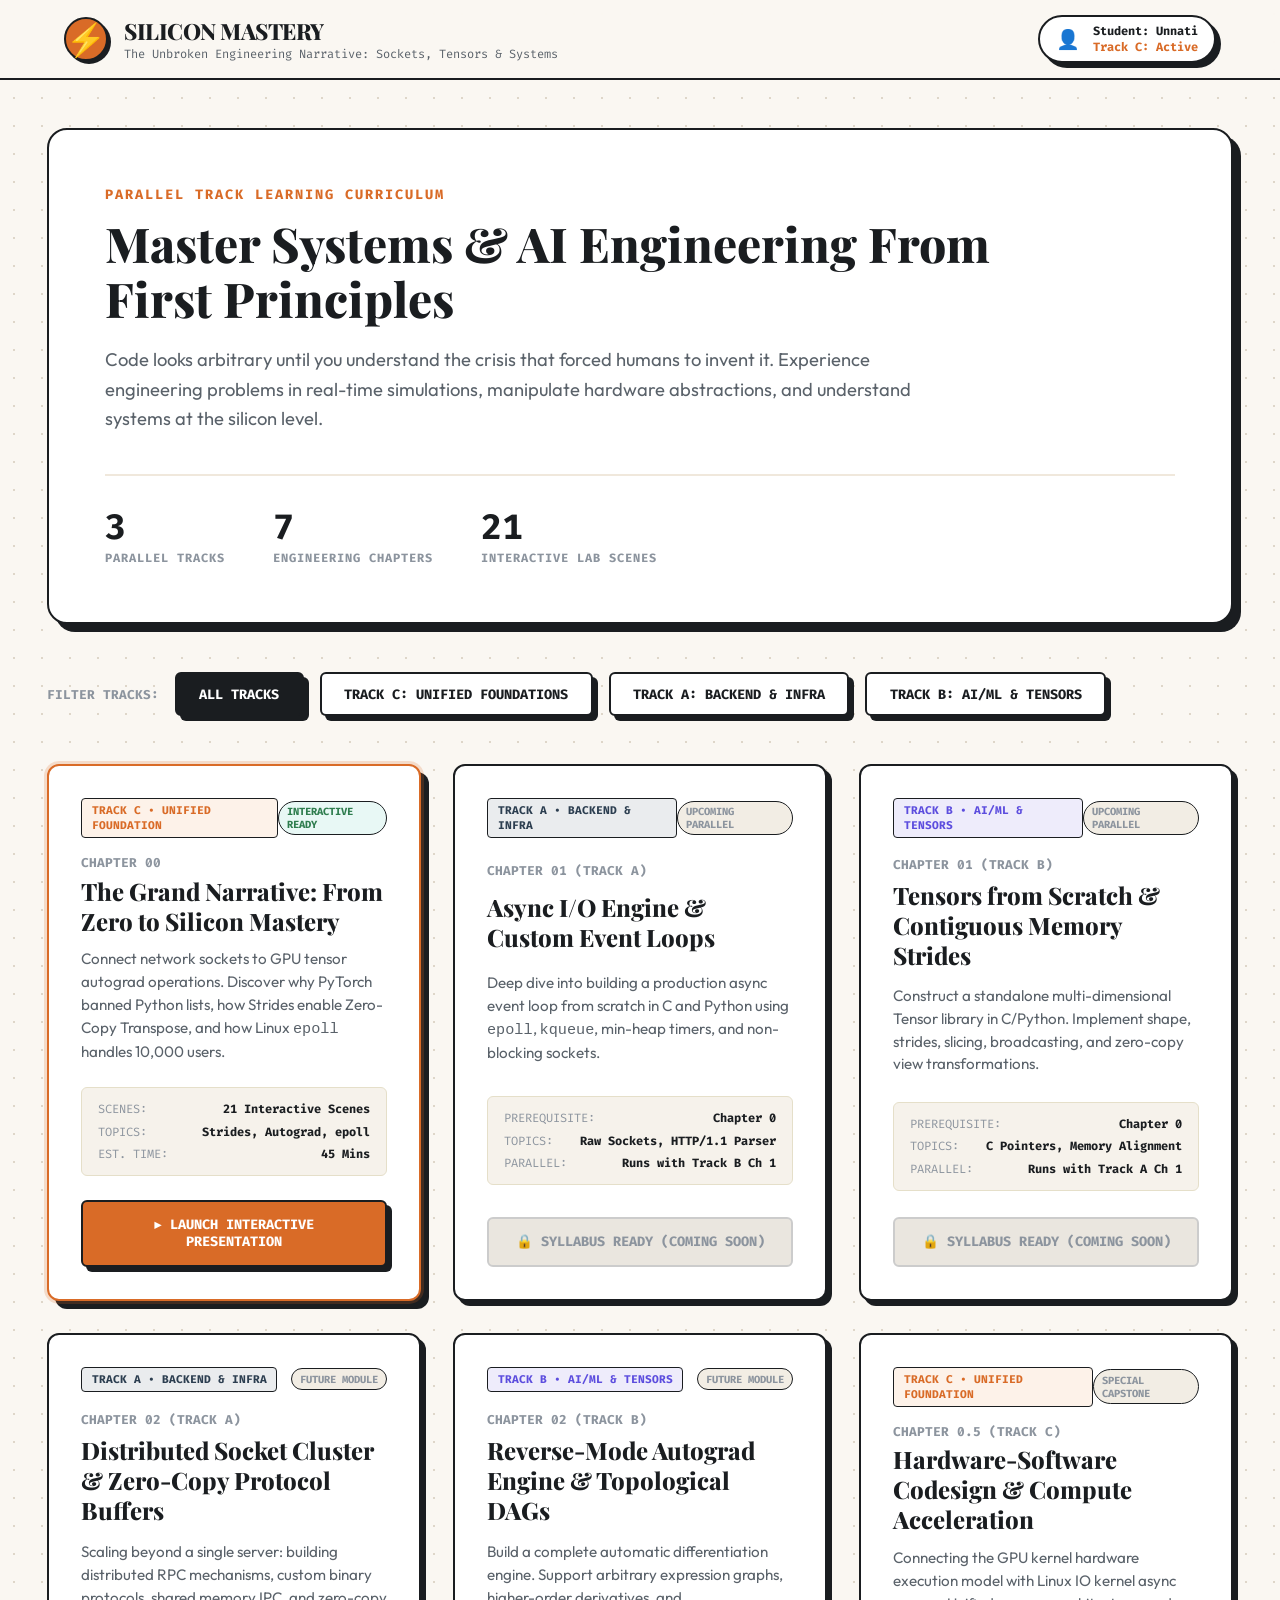
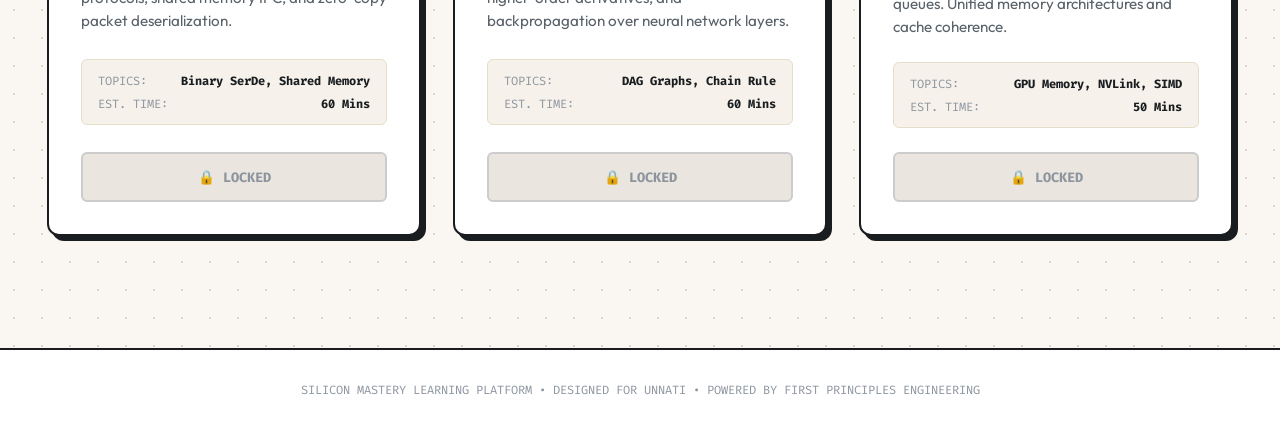
==== index.html @ 80dc5c3c "Add Master Platform Landing Hub with multi-track navigation and chapter switcher" ====
<!DOCTYPE html>
<html lang="en">
<head>
    <meta charset="UTF-8">
    <meta name="viewport" content="width=device-width, initial-scale=1.0">
    <title>Silicon Mastery: Systems & AI Engineering Curriculum</title>
    
    <!-- Google Fonts -->
    <link rel="preconnect" href="https://fonts.googleapis.com">
    <link rel="preconnect" href="https://fonts.gstatic.com" crossorigin>
    <link href="https://fonts.googleapis.com/css2?family=Fira+Code:wght@400;500;600;700&family=Outfit:wght@300;400;500;600;700;800&family=Playfair+Display:ital,wght@0,600;0,800;1,600&family=Plus+Jakarta+Sans:wght@400;500;600;700&display=swap" rel="stylesheet">
    
    <link rel="stylesheet" href="hub_style.css">
</head>
<body>

    <!-- PLATFORM HEADER -->
    <header id="hub-header">
        <div class="hub-brand">
            <span class="brand-logo">⚡</span>
            <div>
                <h1 class="brand-title">SILICON MASTERY</h1>
                <p class="brand-sub">The Unbroken Engineering Narrative: Sockets, Tensors & Systems</p>
            </div>
        </div>

        <div class="hub-user-badge">
            <span class="user-avatar">👤</span>
            <div class="user-info">
                <span class="user-name">Student: Unnati</span>
                <span class="user-status">Track C: Active</span>
            </div>
        </div>
    </header>

    <!-- MAIN HUB CONTAINER -->
    <main id="hub-container">

        <!-- HERO BANNER -->
        <section class="hero-banner">
            <div class="hero-content">
                <div class="hero-tag">PARALLEL TRACK LEARNING CURRICULUM</div>
                <h2 class="hero-heading">Master Systems & AI Engineering From First Principles</h2>
                <p class="hero-description">
                    Code looks arbitrary until you understand the crisis that forced humans to invent it. Experience engineering problems in real-time simulations, manipulate hardware abstractions, and understand systems at the silicon level.
                </p>

                <div class="hero-stats">
                    <div class="h-stat">
                        <span class="h-num">3</span>
                        <span class="h-label">PARALLEL TRACKS</span>
                    </div>
                    <div class="h-stat">
                        <span class="h-num">7</span>
                        <span class="h-label">ENGINEERING CHAPTERS</span>
                    </div>
                    <div class="h-stat">
                        <span class="h-num">21</span>
                        <span class="h-label">INTERACTIVE LAB SCENES</span>
                    </div>
                </div>
            </div>
        </section>

        <!-- TRACK FILTER TABS -->
        <section class="track-tabs-bar">
            <div class="tabs-label">FILTER TRACKS:</div>
            <button class="track-tab active" data-filter="all">ALL TRACKS</button>
            <button class="track-tab track-c-tab" data-filter="track-c">TRACK C: UNIFIED FOUNDATIONS</button>
            <button class="track-tab track-a-tab" data-filter="track-a">TRACK A: BACKEND & INFRA</button>
            <button class="track-tab track-b-tab" data-filter="track-b">TRACK B: AI/ML & TENSORS</button>
        </section>

        <!-- CHAPTERS GRID -->
        <section class="chapters-grid">

            <!-- CHAPTER 0 (ACTIVE - TRACK C) -->
            <article class="chapter-card active-chapter" data-track="track-c">
                <div class="card-header">
                    <div class="track-badge track-c">TRACK C • UNIFIED FOUNDATION</div>
                    <div class="status-pill active">INTERACTIVE READY</div>
                </div>

                <div class="chapter-num">CHAPTER 00</div>
                <h3 class="chapter-title">The Grand Narrative: From Zero to Silicon Mastery</h3>
                <p class="chapter-summary">
                    Connect network sockets to GPU tensor autograd operations. Discover why PyTorch banned Python lists, how Strides enable Zero-Copy Transpose, and how Linux <code>epoll</code> handles 10,000 users.
                </p>

                <div class="chapter-meta">
                    <div class="meta-item"><span>SCENES:</span> <strong>21 Interactive Scenes</strong></div>
                    <div class="meta-item"><span>TOPICS:</span> <strong>Strides, Autograd, epoll</strong></div>
                    <div class="meta-item"><span>EST. TIME:</span> <strong>45 Mins</strong></div>
                </div>

                <div class="card-footer">
                    <a href="websites/silicon_mastery/index.html" class="launch-btn primary">
                        ▶ LAUNCH INTERACTIVE PRESENTATION
                    </a>
                </div>
            </article>

            <!-- TRACK A: CHAPTER 1 -->
            <article class="chapter-card" data-track="track-a">
                <div class="card-header">
                    <div class="track-badge track-a">TRACK A • BACKEND & INFRA</div>
                    <div class="status-pill upcoming">UPCOMING PARALLEL</div>
                </div>

                <div class="chapter-num">CHAPTER 01 (TRACK A)</div>
                <h3 class="chapter-title">Async I/O Engine & Custom Event Loops</h3>
                <p class="chapter-summary">
                    Deep dive into building a production async event loop from scratch in C and Python using <code>epoll</code>, <code>kqueue</code>, min-heap timers, and non-blocking sockets.
                </p>

                <div class="chapter-meta">
                    <div class="meta-item"><span>PREREQUISITE:</span> <strong>Chapter 0</strong></div>
                    <div class="meta-item"><span>TOPICS:</span> <strong>Raw Sockets, HTTP/1.1 Parser</strong></div>
                    <div class="meta-item"><span>PARALLEL:</span> <strong>Runs with Track B Ch 1</strong></div>
                </div>

                <div class="card-footer">
                    <button class="launch-btn disabled" disabled>🔒 SYLLABUS READY (COMING SOON)</button>
                </div>
            </article>

            <!-- TRACK B: CHAPTER 1 -->
            <article class="chapter-card" data-track="track-b">
                <div class="card-header">
                    <div class="track-badge track-b">TRACK B • AI/ML & TENSORS</div>
                    <div class="status-pill upcoming">UPCOMING PARALLEL</div>
                </div>

                <div class="chapter-num">CHAPTER 01 (TRACK B)</div>
                <h3 class="chapter-title">Tensors from Scratch & Contiguous Memory Strides</h3>
                <p class="chapter-summary">
                    Construct a standalone multi-dimensional Tensor library in C/Python. Implement shape, strides, slicing, broadcasting, and zero-copy view transformations.
                </p>

                <div class="chapter-meta">
                    <div class="meta-item"><span>PREREQUISITE:</span> <strong>Chapter 0</strong></div>
                    <div class="meta-item"><span>TOPICS:</span> <strong>C Pointers, Memory Alignment</strong></div>
                    <div class="meta-item"><span>PARALLEL:</span> <strong>Runs with Track A Ch 1</strong></div>
                </div>

                <div class="card-footer">
                    <button class="launch-btn disabled" disabled>🔒 SYLLABUS READY (COMING SOON)</button>
                </div>
            </article>

            <!-- TRACK A: CHAPTER 2 -->
            <article class="chapter-card" data-track="track-a">
                <div class="card-header">
                    <div class="track-badge track-a">TRACK A • BACKEND & INFRA</div>
                    <div class="status-pill upcoming">FUTURE MODULE</div>
                </div>

                <div class="chapter-num">CHAPTER 02 (TRACK A)</div>
                <h3 class="chapter-title">Distributed Socket Cluster & Zero-Copy Protocol Buffers</h3>
                <p class="chapter-summary">
                    Scaling beyond a single server: building distributed RPC mechanisms, custom binary protocols, shared memory IPC, and zero-copy packet deserialization.
                </p>

                <div class="chapter-meta">
                    <div class="meta-item"><span>TOPICS:</span> <strong>Binary SerDe, Shared Memory</strong></div>
                    <div class="meta-item"><span>EST. TIME:</span> <strong>60 Mins</strong></div>
                </div>

                <div class="card-footer">
                    <button class="launch-btn disabled" disabled>🔒 LOCKED</button>
                </div>
            </article>

            <!-- TRACK B: CHAPTER 2 -->
            <article class="chapter-card" data-track="track-b">
                <div class="card-header">
                    <div class="track-badge track-b">TRACK B • AI/ML & TENSORS</div>
                    <div class="status-pill upcoming">FUTURE MODULE</div>
                </div>

                <div class="chapter-num">CHAPTER 02 (TRACK B)</div>
                <h3 class="chapter-title">Reverse-Mode Autograd Engine & Topological DAGs</h3>
                <p class="chapter-summary">
                    Build a complete automatic differentiation engine. Support arbitrary expression graphs, higher-order derivatives, and backpropagation over neural network layers.
                </p>

                <div class="chapter-meta">
                    <div class="meta-item"><span>TOPICS:</span> <strong>DAG Graphs, Chain Rule</strong></div>
                    <div class="meta-item"><span>EST. TIME:</span> <strong>60 Mins</strong></div>
                </div>

                <div class="card-footer">
                    <button class="launch-btn disabled" disabled>🔒 LOCKED</button>
                </div>
            </article>

            <!-- TRACK C: CHAPTER 0.5 -->
            <article class="chapter-card" data-track="track-c">
                <div class="card-header">
                    <div class="track-badge track-c">TRACK C • UNIFIED FOUNDATION</div>
                    <div class="status-pill upcoming">SPECIAL CAPSTONE</div>
                </div>

                <div class="chapter-num">CHAPTER 0.5 (TRACK C)</div>
                <h3 class="chapter-title">Hardware-Software Codesign & Compute Acceleration</h3>
                <p class="chapter-summary">
                    Connecting the GPU kernel hardware execution model with Linux IO kernel async queues. Unified memory architectures and cache coherence.
                </p>

                <div class="chapter-meta">
                    <div class="meta-item"><span>TOPICS:</span> <strong>GPU Memory, NVLink, SIMD</strong></div>
                    <div class="meta-item"><span>EST. TIME:</span> <strong>50 Mins</strong></div>
                </div>

                <div class="card-footer">
                    <button class="launch-btn disabled" disabled>🔒 LOCKED</button>
                </div>
            </article>

        </section>

    </main>

    <!-- FOOTER -->
    <footer id="hub-footer">
        <p>SILICON MASTERY LEARNING PLATFORM • DESIGNED FOR UNNATI • POWERED BY FIRST PRINCIPLES ENGINEERING</p>
    </footer>

    <script src="hub_script.js"></script>
</body>
</html>
---- hub_style.css ----
/* PLATFORM LANDING HUB STYLES: ARCHIVAL CREAM THEME */

:root {
    --bg-page: #FAF7F2;
    --bg-card: #FFFFFF;
    --bg-card-subtle: #F6F2EB;
    --bg-dark: #1E232A;
    
    --c-text-primary: #1A1D20;
    --c-text-secondary: #5A626A;
    --c-text-muted: #8C949E;
    
    /* Track Specific Color Accents */
    --c-track-c: #D96B27;   /* Track C: Unified Foundations (Copper Amber) */
    --c-track-a: #2C3E50;   /* Track A: Backend Infrastructure (Slate Blue) */
    --c-track-b: #5C4DDE;   /* Track B: AI/ML Engineering (Indigo) */
    --c-success: #2E7D4E;   /* Active / Success Green */

    --font-heading: 'Playfair Display', serif;
    --font-body: 'Outfit', 'Plus Jakarta Sans', sans-serif;
    --font-mono: 'Fira Code', monospace;

    --border-thick: 2px solid var(--c-text-primary);
    --shadow-tactile: 5px 5px 0px var(--c-text-primary);
    --shadow-tactile-lg: 8px 8px 0px var(--c-text-primary);
    --shadow-tactile-hover: 7px 7px 0px var(--c-text-primary);

    --radius-sm: 6px;
    --radius-md: 12px;
    --radius-lg: 20px;
}

* {
    margin: 0;
    padding: 0;
    box-sizing: border-box;
}

body {
    font-family: var(--font-body);
    background-color: var(--bg-page);
    background-image: radial-gradient(#DED6C9 1.2px, transparent 1.2px);
    background-size: 28px 28px;
    color: var(--c-text-primary);
    min-height: 100vh;
    display: flex;
    flex-direction: column;
}

/* HEADER */
#hub-header {
    width: 100%;
    height: 80px;
    background: rgba(250, 247, 242, 0.95);
    backdrop-filter: blur(12px);
    border-bottom: var(--border-thick);
    padding: 0 4rem;
    display: flex;
    justify-content: space-between;
    align-items: center;
    position: sticky;
    top: 0;
    z-index: 100;
}

.hub-brand {
    display: flex;
    align-items: center;
    gap: 1rem;
}

.brand-logo {
    font-size: 2rem;
    background: var(--c-track-c);
    color: white;
    width: 44px;
    height: 44px;
    border-radius: 50%;
    display: flex;
    align-items: center;
    justify-content: center;
    border: var(--border-thick);
    box-shadow: 3px 3px 0px var(--c-text-primary);
}

.brand-title {
    font-family: var(--font-heading);
    font-weight: 800;
    font-size: 1.4rem;
    letter-spacing: -0.5px;
}

.brand-sub {
    font-family: var(--font-mono);
    font-size: 0.75rem;
    color: var(--c-text-secondary);
}

.hub-user-badge {
    display: flex;
    align-items: center;
    gap: 0.8rem;
    background: white;
    border: var(--border-thick);
    padding: 0.4rem 1rem;
    border-radius: 30px;
    box-shadow: var(--shadow-tactile);
}

.user-avatar { font-size: 1.2rem; }

.user-info {
    display: flex;
    flex-direction: column;
    font-family: var(--font-mono);
    font-size: 0.75rem;
}

.user-name { font-weight: 700; }
.user-status { color: var(--c-track-c); font-weight: 700; }

/* MAIN CONTAINER */
#hub-container {
    max-width: 1250px;
    margin: 3rem auto;
    padding: 0 2rem;
    flex: 1;
    display: flex;
    flex-direction: column;
    gap: 3rem;
}

/* HERO BANNER */
.hero-banner {
    background: white;
    border: var(--border-thick);
    border-radius: var(--radius-lg);
    padding: 3.5rem;
    box-shadow: var(--shadow-tactile-lg);
    position: relative;
    overflow: hidden;
}

.hero-tag {
    font-family: var(--font-mono);
    font-size: 0.85rem;
    font-weight: 800;
    color: var(--c-track-c);
    letter-spacing: 2px;
    margin-bottom: 0.8rem;
}

.hero-heading {
    font-family: var(--font-heading);
    font-size: 3rem;
    font-weight: 800;
    line-height: 1.15;
    max-width: 900px;
    margin-bottom: 1.2rem;
}

.hero-description {
    font-size: 1.15rem;
    color: var(--c-text-secondary);
    line-height: 1.6;
    max-width: 850px;
    margin-bottom: 2.5rem;
}

.hero-stats {
    display: flex;
    gap: 3rem;
    border-top: 2px solid #F0E8DC;
    padding-top: 1.8rem;
}

.h-stat {
    display: flex;
    flex-direction: column;
}

.h-num {
    font-family: var(--font-mono);
    font-size: 2.2rem;
    font-weight: 800;
    color: var(--c-text-primary);
}

.h-label {
    font-family: var(--font-mono);
    font-size: 0.75rem;
    font-weight: 700;
    color: var(--c-text-muted);
    letter-spacing: 1px;
}

/* TRACK TABS BAR */
.track-tabs-bar {
    display: flex;
    align-items: center;
    gap: 1rem;
    flex-wrap: wrap;
}

.tabs-label {
    font-family: var(--font-mono);
    font-size: 0.8rem;
    font-weight: 800;
    color: var(--c-text-muted);
}

.track-tab {
    font-family: var(--font-mono);
    font-size: 0.85rem;
    font-weight: 700;
    padding: 0.7rem 1.4rem;
    background: white;
    color: var(--c-text-primary);
    border: var(--border-thick);
    border-radius: var(--radius-sm);
    cursor: pointer;
    box-shadow: var(--shadow-tactile);
    transition: all 0.2s ease;
}

.track-tab:hover {
    transform: translate(-2px, -2px);
    box-shadow: var(--shadow-tactile-hover);
}

.track-tab.active {
    background: var(--c-text-primary);
    color: white;
}

.track-tab.track-c-tab.active { background: var(--c-track-c); }
.track-tab.track-a-tab.active { background: var(--c-track-a); }
.track-tab.track-b-tab.active { background: var(--c-track-b); }

/* CHAPTERS GRID */
.chapters-grid {
    display: grid;
    grid-template-columns: repeat(auto-fill, minmax(360px, 1fr));
    gap: 2rem;
}

.chapter-card {
    background: white;
    border: var(--border-thick);
    border-radius: var(--radius-md);
    padding: 2rem;
    box-shadow: var(--shadow-tactile);
    display: flex;
    flex-direction: column;
    justify-content: space-between;
    transition: all 0.25s ease;
}

.chapter-card:hover {
    transform: translateY(-5px);
    box-shadow: var(--shadow-tactile-hover);
}

.chapter-card.active-chapter {
    border-color: var(--c-track-c);
    box-shadow: 0 0 0 3px rgba(217, 107, 39, 0.2), var(--shadow-tactile-lg);
}

.card-header {
    display: flex;
    justify-content: space-between;
    align-items: center;
    margin-bottom: 1rem;
}

.track-badge {
    font-family: var(--font-mono);
    font-size: 0.7rem;
    font-weight: 800;
    padding: 0.25rem 0.6rem;
    border-radius: 4px;
    border: 1px solid var(--c-text-primary);
}

.track-badge.track-c { background: #FDF2E9; color: var(--c-track-c); }
.track-badge.track-a { background: #EAECEE; color: var(--c-track-a); }
.track-badge.track-b { background: #EEECFB; color: var(--c-track-b); }

.status-pill {
    font-family: var(--font-mono);
    font-size: 0.65rem;
    font-weight: 800;
    padding: 0.2rem 0.5rem;
    border-radius: 20px;
    border: 1px solid var(--c-text-primary);
}

.status-pill.active { background: #E8F8F5; color: var(--c-success); }
.status-pill.upcoming { background: #F2EDE4; color: var(--c-text-muted); }

.chapter-num {
    font-family: var(--font-mono);
    font-size: 0.8rem;
    font-weight: 700;
    color: var(--c-text-muted);
    margin-bottom: 0.3rem;
}

.chapter-title {
    font-family: var(--font-heading);
    font-size: 1.5rem;
    font-weight: 800;
    line-height: 1.25;
    margin-bottom: 0.8rem;
}

.chapter-summary {
    font-size: 0.95rem;
    color: var(--c-text-secondary);
    line-height: 1.5;
    margin-bottom: 1.5rem;
}

.chapter-meta {
    display: flex;
    flex-direction: column;
    gap: 0.4rem;
    background: var(--bg-card-subtle);
    border: 1px solid #E5DFC9;
    border-radius: var(--radius-sm);
    padding: 0.8rem 1rem;
    font-family: var(--font-mono);
    font-size: 0.75rem;
    margin-bottom: 1.5rem;
}

.meta-item { display: flex; justify-content: space-between; }
.meta-item span { color: var(--c-text-muted); }

.card-footer {
    display: flex;
    width: 100%;
}

.launch-btn {
    width: 100%;
    font-family: var(--font-mono);
    font-size: 0.85rem;
    font-weight: 800;
    padding: 0.9rem 1.2rem;
    text-align: center;
    text-decoration: none;
    border-radius: var(--radius-sm);
    border: var(--border-thick);
    cursor: pointer;
    box-shadow: var(--shadow-tactile);
    transition: all 0.15s ease;
    display: inline-block;
}

.launch-btn.primary {
    background: var(--c-track-c);
    color: white;
}

.launch-btn.primary:hover {
    background: #C45B18;
    transform: translate(-2px, -2px);
    box-shadow: var(--shadow-tactile-hover);
}

.launch-btn.disabled {
    background: #EAE6DF;
    color: var(--c-text-muted);
    border-color: #CCC;
    box-shadow: none;
    cursor: not-allowed;
}

/* FOOTER */
#hub-footer {
    width: 100%;
    border-top: var(--border-thick);
    background: white;
    padding: 2rem;
    text-align: center;
    font-family: var(--font-mono);
    font-size: 0.75rem;
    color: var(--c-text-muted);
    margin-top: 4rem;
}
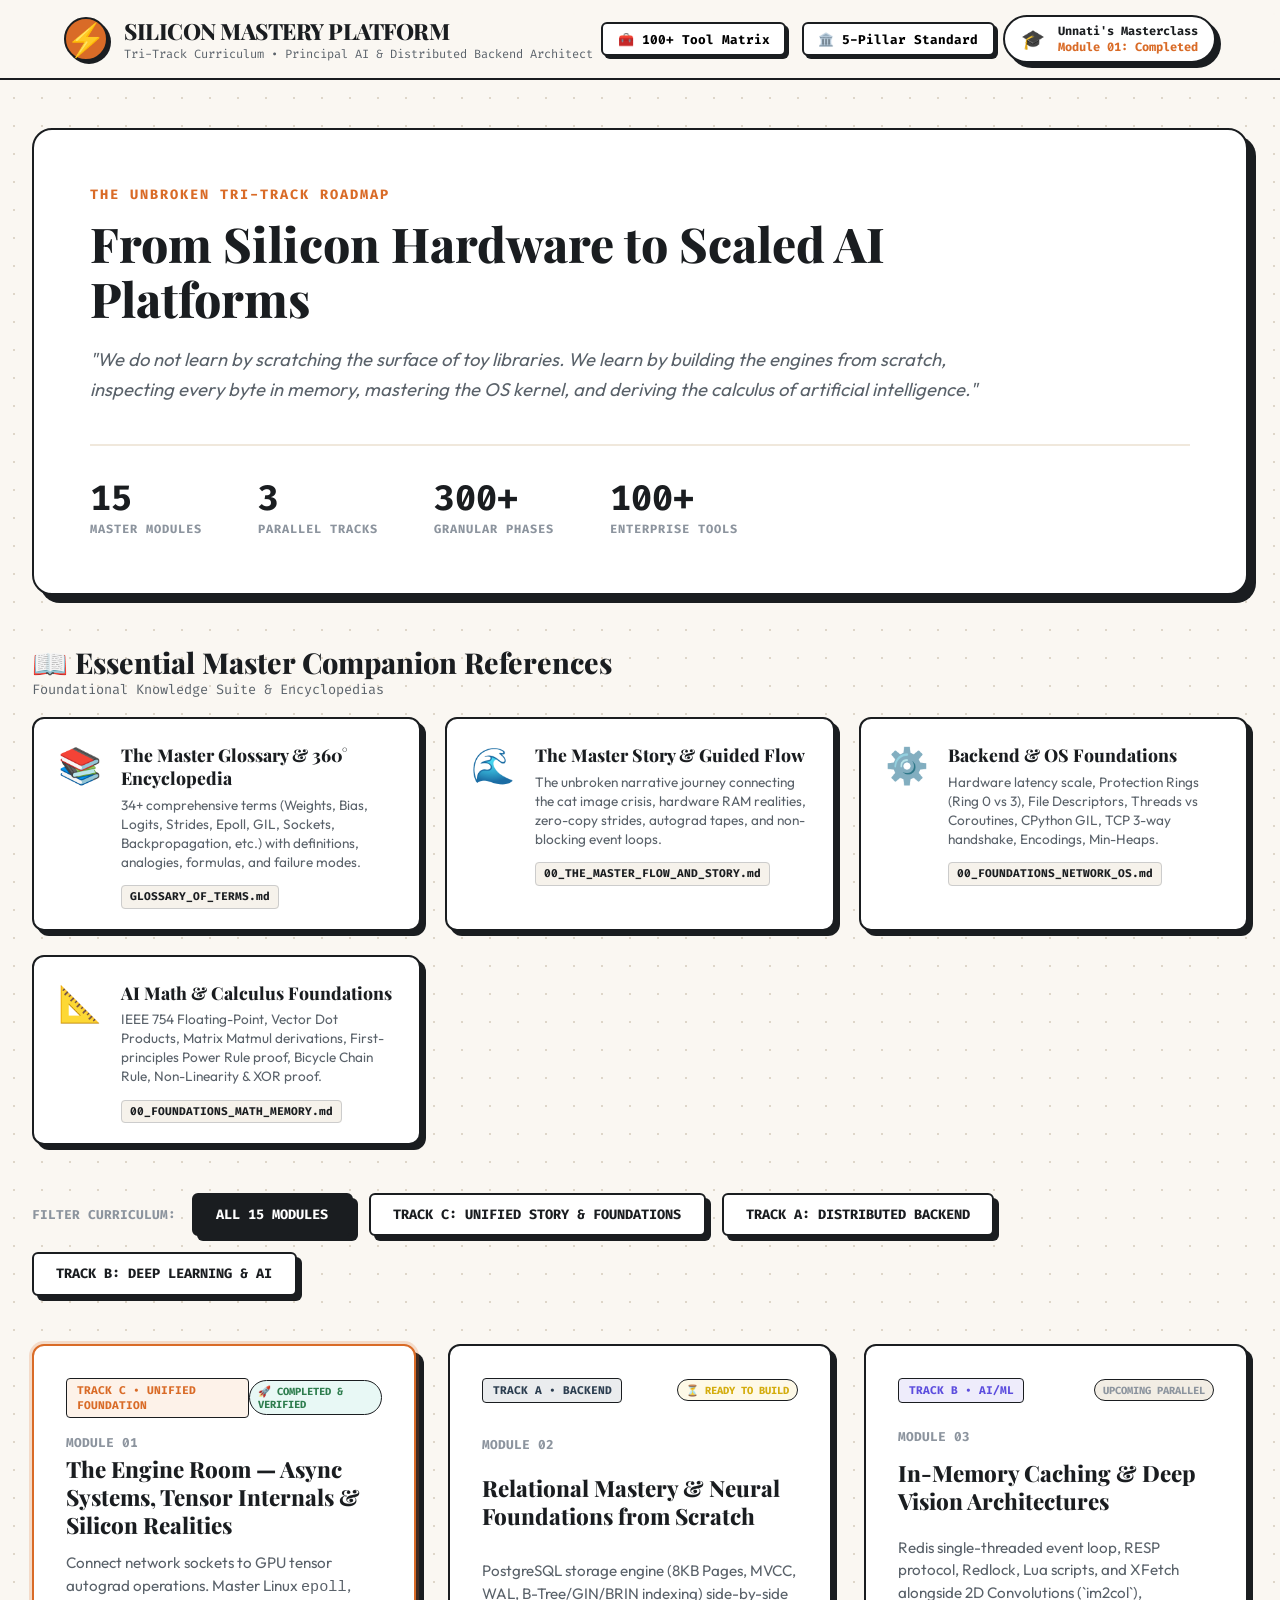
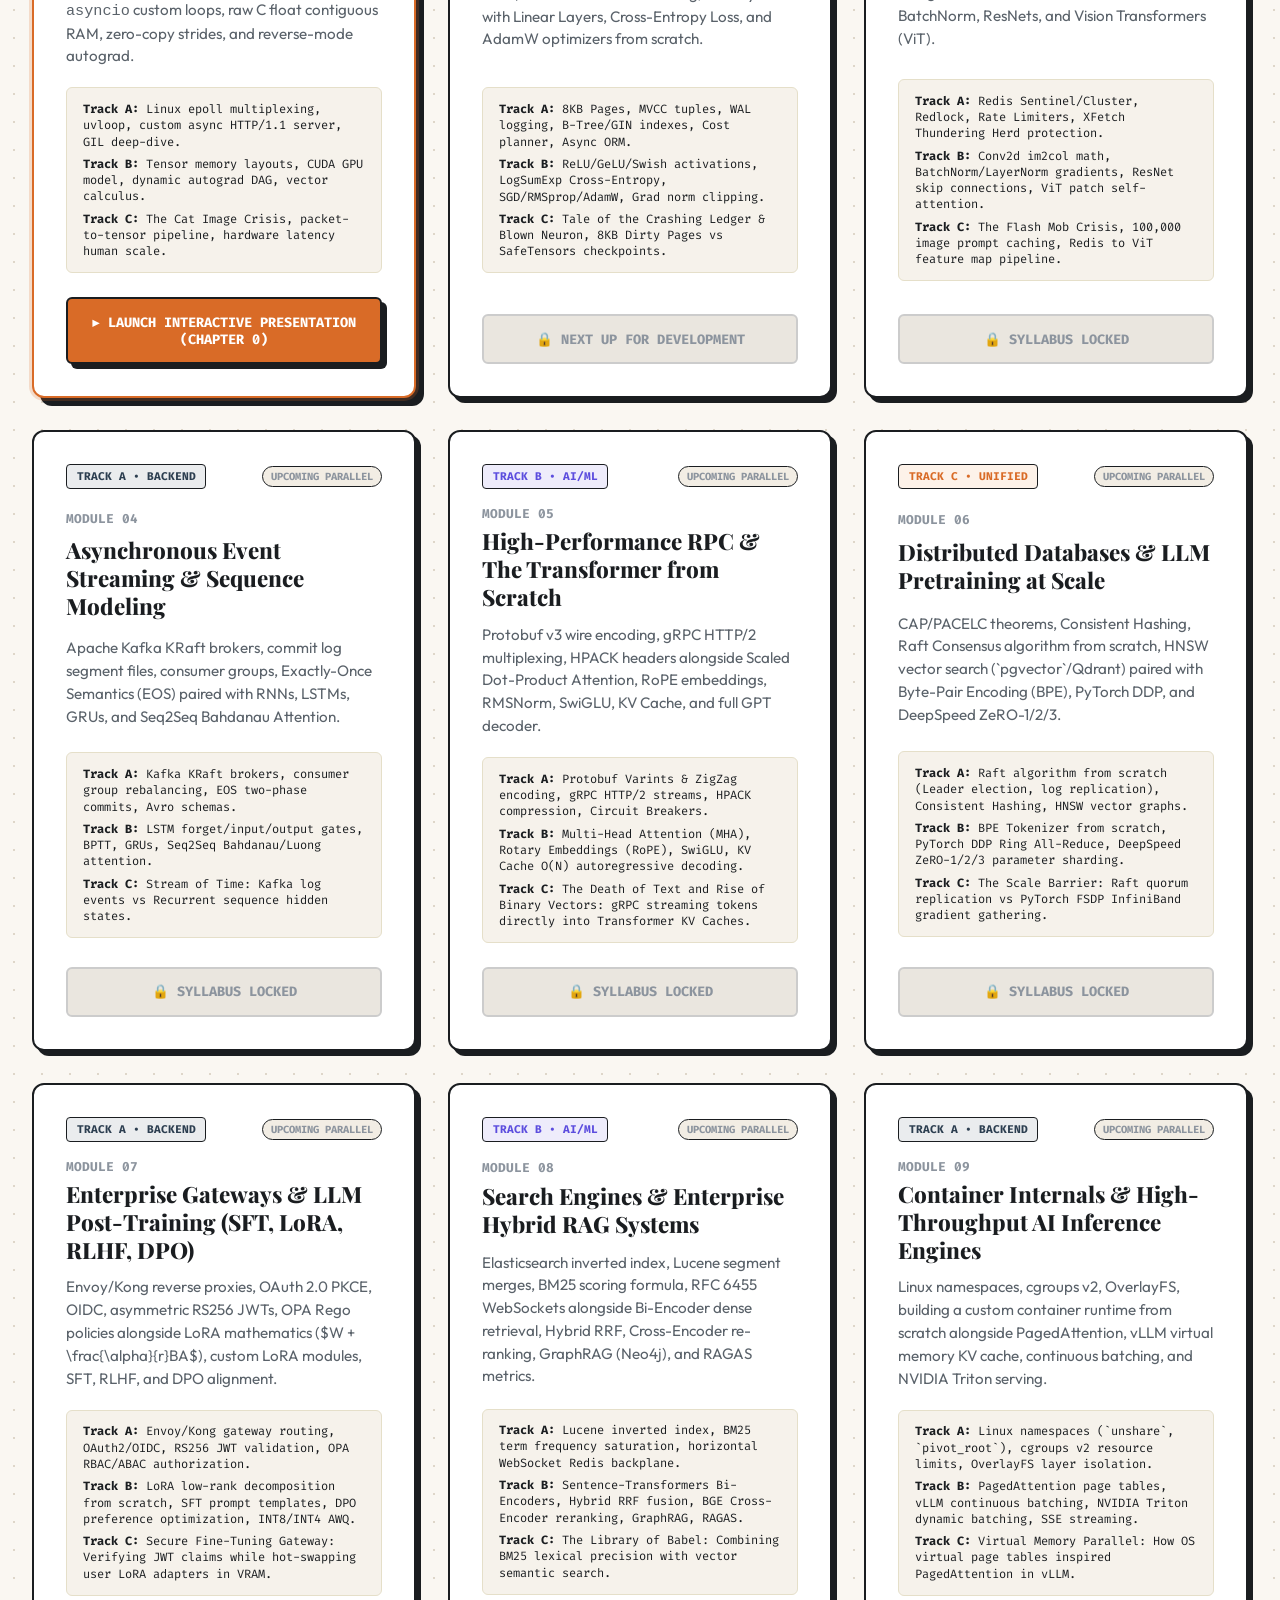
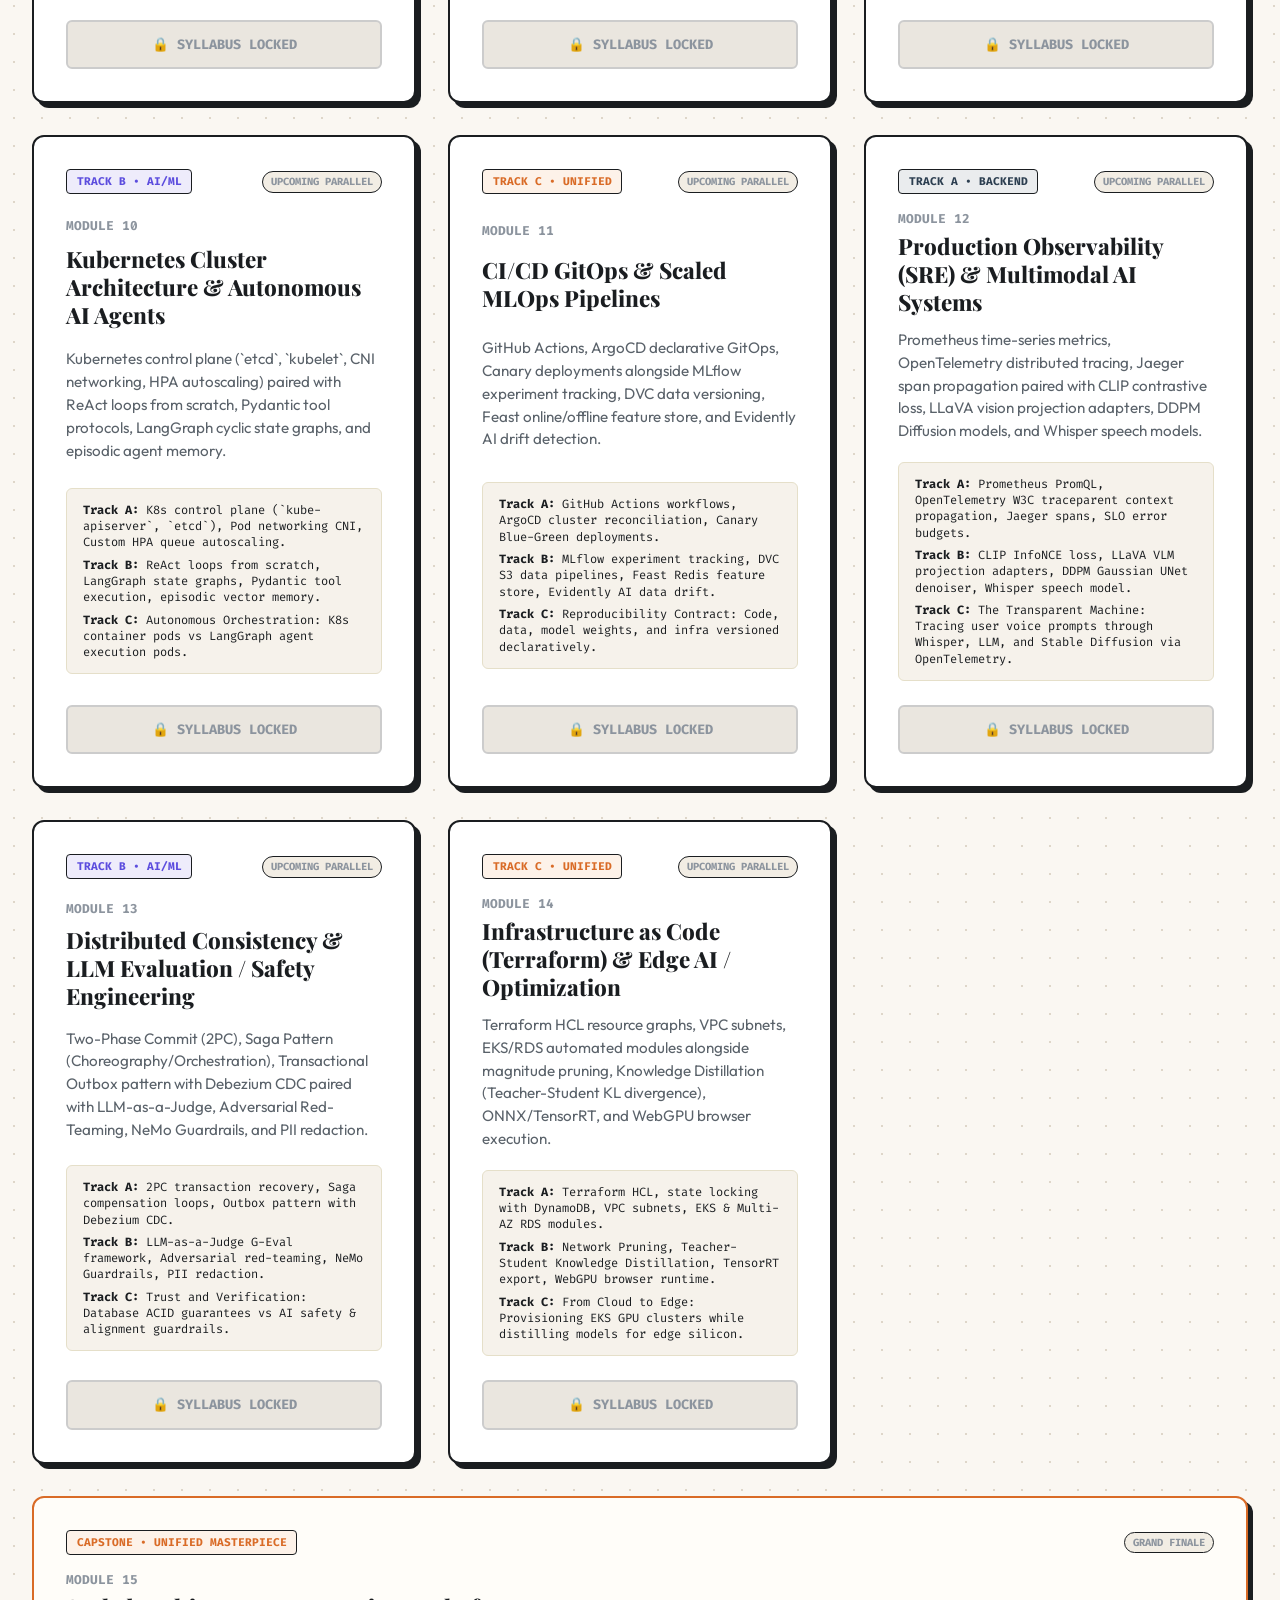
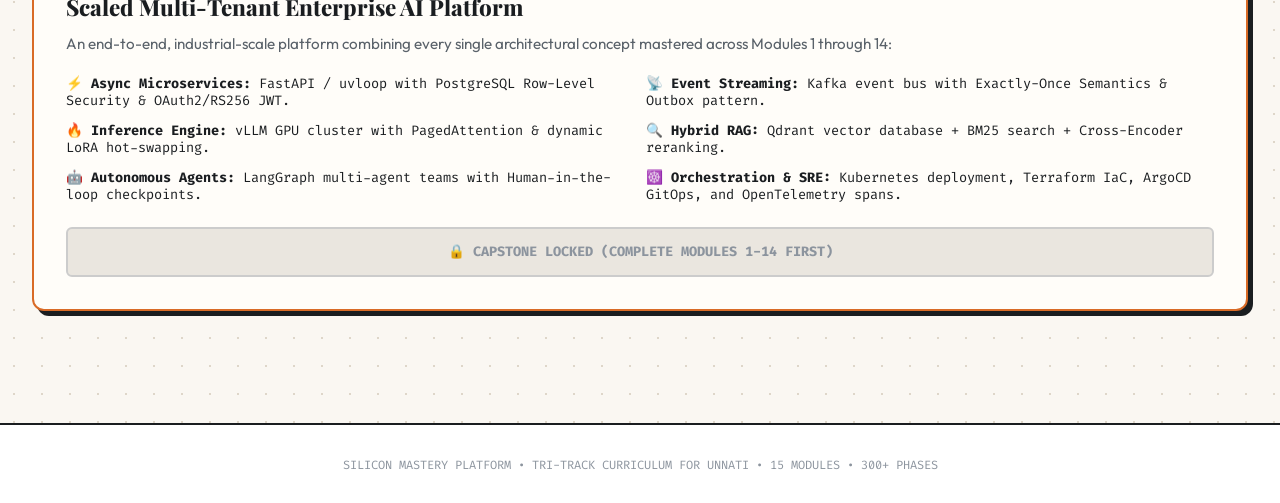
==== commit 29d0064e: "Update Master Platform Landing Hub with complete 15-Module Tri-Track Syllabus and Reference Suite" ====
--- a/index.html
+++ b/index.html
@@ -3,7 +3,7 @@
 <head>
     <meta charset="UTF-8">
     <meta name="viewport" content="width=device-width, initial-scale=1.0">
-    <title>Silicon Mastery: Systems & AI Engineering Curriculum</title>
+    <title>Silicon Mastery: Tri-Track Systems & AI Engineering Masterclass</title>
     
     <!-- Google Fonts -->
     <link rel="preconnect" href="https://fonts.googleapis.com">
@@ -19,16 +19,21 @@
         <div class="hub-brand">
             <span class="brand-logo">⚡</span>
             <div>
-                <h1 class="brand-title">SILICON MASTERY</h1>
-                <p class="brand-sub">The Unbroken Engineering Narrative: Sockets, Tensors & Systems</p>
+                <h1 class="brand-title">SILICON MASTERY PLATFORM</h1>
+                <p class="brand-sub">Tri-Track Curriculum • Principal AI & Distributed Backend Architect</p>
             </div>
         </div>
 
+        <div class="hub-nav-links">
+            <button class="nav-link-btn" id="btn-open-tools">🧰 100+ Tool Matrix</button>
+            <button class="nav-link-btn" id="btn-open-5pillars">🏛️ 5-Pillar Standard</button>
+        </div>
+
         <div class="hub-user-badge">
-            <span class="user-avatar">👤</span>
+            <span class="user-avatar">🎓</span>
             <div class="user-info">
-                <span class="user-name">Student: Unnati</span>
-                <span class="user-status">Track C: Active</span>
+                <span class="user-name">Unnati's Masterclass</span>
+                <span class="user-status">Module 01: Completed</span>
             </div>
         </div>
     </header>
@@ -39,24 +44,74 @@
         <!-- HERO BANNER -->
         <section class="hero-banner">
             <div class="hero-content">
-                <div class="hero-tag">PARALLEL TRACK LEARNING CURRICULUM</div>
-                <h2 class="hero-heading">Master Systems & AI Engineering From First Principles</h2>
+                <div class="hero-tag">THE UNBROKEN TRI-TRACK ROADMAP</div>
+                <h2 class="hero-heading">From Silicon Hardware to Scaled AI Platforms</h2>
                 <p class="hero-description">
-                    Code looks arbitrary until you understand the crisis that forced humans to invent it. Experience engineering problems in real-time simulations, manipulate hardware abstractions, and understand systems at the silicon level.
+                    "We do not learn by scratching the surface of toy libraries. We learn by building the engines from scratch, inspecting every byte in memory, mastering the OS kernel, and deriving the calculus of artificial intelligence."
                 </p>
 
                 <div class="hero-stats">
+                    <div class="h-stat">
+                        <span class="h-num">15</span>
+                        <span class="h-label">MASTER MODULES</span>
+                    </div>
                     <div class="h-stat">
                         <span class="h-num">3</span>
                         <span class="h-label">PARALLEL TRACKS</span>
                     </div>
                     <div class="h-stat">
-                        <span class="h-num">7</span>
-                        <span class="h-label">ENGINEERING CHAPTERS</span>
+                        <span class="h-num">300+</span>
+                        <span class="h-label">GRANULAR PHASES</span>
                     </div>
                     <div class="h-stat">
-                        <span class="h-num">21</span>
-                        <span class="h-label">INTERACTIVE LAB SCENES</span>
+                        <span class="h-num">100+</span>
+                        <span class="h-label">ENTERPRISE TOOLS</span>
+                    </div>
+                </div>
+            </div>
+        </section>
+
+        <!-- MASTER REFERENCE DOCUMENTS SECTION -->
+        <section class="ref-docs-section">
+            <div class="section-title-wrap">
+                <h3 class="section-title">📖 Essential Master Companion References</h3>
+                <span class="section-sub">Foundational Knowledge Suite & Encyclopedias</span>
+            </div>
+
+            <div class="ref-grid">
+                <div class="ref-card">
+                    <div class="ref-icon">📚</div>
+                    <div class="ref-content">
+                        <h4>The Master Glossary & 360° Encyclopedia</h4>
+                        <p>34+ comprehensive terms (Weights, Bias, Logits, Strides, Epoll, GIL, Sockets, Backpropagation, etc.) with definitions, analogies, formulas, and failure modes.</p>
+                        <span class="ref-file">GLOSSARY_OF_TERMS.md</span>
+                    </div>
+                </div>
+
+                <div class="ref-card">
+                    <div class="ref-icon">🌊</div>
+                    <div class="ref-content">
+                        <h4>The Master Story & Guided Flow</h4>
+                        <p>The unbroken narrative journey connecting the cat image crisis, hardware RAM realities, zero-copy strides, autograd tapes, and non-blocking event loops.</p>
+                        <span class="ref-file">00_THE_MASTER_FLOW_AND_STORY.md</span>
+                    </div>
+                </div>
+
+                <div class="ref-card">
+                    <div class="ref-icon">⚙️</div>
+                    <div class="ref-content">
+                        <h4>Backend & OS Foundations</h4>
+                        <p>Hardware latency scale, Protection Rings (Ring 0 vs 3), File Descriptors, Threads vs Coroutines, CPython GIL, TCP 3-way handshake, Encodings, Min-Heaps.</p>
+                        <span class="ref-file">00_FOUNDATIONS_NETWORK_OS.md</span>
+                    </div>
+                </div>
+
+                <div class="ref-card">
+                    <div class="ref-icon">📐</div>
+                    <div class="ref-content">
+                        <h4>AI Math & Calculus Foundations</h4>
+                        <p>IEEE 754 Floating-Point, Vector Dot Products, Matrix Matmul derivations, First-principles Power Rule proof, Bicycle Chain Rule, Non-Linearity & XOR proof.</p>
+                        <span class="ref-file">00_FOUNDATIONS_MATH_MEMORY.md</span>
                     </div>
                 </div>
             </div>
@@ -64,166 +119,462 @@
 
         <!-- TRACK FILTER TABS -->
         <section class="track-tabs-bar">
-            <div class="tabs-label">FILTER TRACKS:</div>
-            <button class="track-tab active" data-filter="all">ALL TRACKS</button>
-            <button class="track-tab track-c-tab" data-filter="track-c">TRACK C: UNIFIED FOUNDATIONS</button>
-            <button class="track-tab track-a-tab" data-filter="track-a">TRACK A: BACKEND & INFRA</button>
-            <button class="track-tab track-b-tab" data-filter="track-b">TRACK B: AI/ML & TENSORS</button>
+            <div class="tabs-label">FILTER CURRICULUM:</div>
+            <button class="track-tab active" data-filter="all">ALL 15 MODULES</button>
+            <button class="track-tab track-c-tab" data-filter="track-c">TRACK C: UNIFIED STORY & FOUNDATIONS</button>
+            <button class="track-tab track-a-tab" data-filter="track-a">TRACK A: DISTRIBUTED BACKEND</button>
+            <button class="track-tab track-b-tab" data-filter="track-b">TRACK B: DEEP LEARNING & AI</button>
         </section>
 
-        <!-- CHAPTERS GRID -->
+        <!-- 15 MODULES CATALOG GRID -->
         <section class="chapters-grid">
 
-            <!-- CHAPTER 0 (ACTIVE - TRACK C) -->
+            <!-- MODULE 01 (ACTIVE / CHAPTER 0) -->
             <article class="chapter-card active-chapter" data-track="track-c">
                 <div class="card-header">
                     <div class="track-badge track-c">TRACK C • UNIFIED FOUNDATION</div>
-                    <div class="status-pill active">INTERACTIVE READY</div>
-                </div>
-
-                <div class="chapter-num">CHAPTER 00</div>
-                <h3 class="chapter-title">The Grand Narrative: From Zero to Silicon Mastery</h3>
-                <p class="chapter-summary">
-                    Connect network sockets to GPU tensor autograd operations. Discover why PyTorch banned Python lists, how Strides enable Zero-Copy Transpose, and how Linux <code>epoll</code> handles 10,000 users.
-                </p>
-
-                <div class="chapter-meta">
-                    <div class="meta-item"><span>SCENES:</span> <strong>21 Interactive Scenes</strong></div>
-                    <div class="meta-item"><span>TOPICS:</span> <strong>Strides, Autograd, epoll</strong></div>
-                    <div class="meta-item"><span>EST. TIME:</span> <strong>45 Mins</strong></div>
+                    <div class="status-pill active">🚀 COMPLETED & VERIFIED</div>
+                </div>
+
+                <div class="chapter-num">MODULE 01</div>
+                <h3 class="chapter-title">The Engine Room — Async Systems, Tensor Internals & Silicon Realities</h3>
+                <p class="chapter-summary">
+                    Connect network sockets to GPU tensor autograd operations. Master Linux <code>epoll</code>, <code>asyncio</code> custom loops, raw C float contiguous RAM, zero-copy strides, and reverse-mode autograd.
+                </p>
+
+                <div class="track-breakdown">
+                    <div class="tb-item"><strong>Track A:</strong> Linux epoll multiplexing, uvloop, custom async HTTP/1.1 server, GIL deep-dive.</div>
+                    <div class="tb-item"><strong>Track B:</strong> Tensor memory layouts, CUDA GPU model, dynamic autograd DAG, vector calculus.</div>
+                    <div class="tb-item"><strong>Track C:</strong> The Cat Image Crisis, packet-to-tensor pipeline, hardware latency human scale.</div>
                 </div>
 
                 <div class="card-footer">
                     <a href="websites/silicon_mastery/index.html" class="launch-btn primary">
-                        ▶ LAUNCH INTERACTIVE PRESENTATION
+                        ▶ LAUNCH INTERACTIVE PRESENTATION (CHAPTER 0)
                     </a>
                 </div>
             </article>
 
-            <!-- TRACK A: CHAPTER 1 -->
+            <!-- MODULE 02 -->
             <article class="chapter-card" data-track="track-a">
                 <div class="card-header">
-                    <div class="track-badge track-a">TRACK A • BACKEND & INFRA</div>
-                    <div class="status-pill upcoming">UPCOMING PARALLEL</div>
-                </div>
-
-                <div class="chapter-num">CHAPTER 01 (TRACK A)</div>
-                <h3 class="chapter-title">Async I/O Engine & Custom Event Loops</h3>
-                <p class="chapter-summary">
-                    Deep dive into building a production async event loop from scratch in C and Python using <code>epoll</code>, <code>kqueue</code>, min-heap timers, and non-blocking sockets.
-                </p>
-
-                <div class="chapter-meta">
-                    <div class="meta-item"><span>PREREQUISITE:</span> <strong>Chapter 0</strong></div>
-                    <div class="meta-item"><span>TOPICS:</span> <strong>Raw Sockets, HTTP/1.1 Parser</strong></div>
-                    <div class="meta-item"><span>PARALLEL:</span> <strong>Runs with Track B Ch 1</strong></div>
-                </div>
-
-                <div class="card-footer">
-                    <button class="launch-btn disabled" disabled>🔒 SYLLABUS READY (COMING SOON)</button>
-                </div>
-            </article>
-
-            <!-- TRACK B: CHAPTER 1 -->
+                    <div class="track-badge track-a">TRACK A • BACKEND</div>
+                    <div class="status-pill ready">⏳ READY TO BUILD</div>
+                </div>
+
+                <div class="chapter-num">MODULE 02</div>
+                <h3 class="chapter-title">Relational Mastery & Neural Foundations from Scratch</h3>
+                <p class="chapter-summary">
+                    PostgreSQL storage engine (8KB Pages, MVCC, WAL, B-Tree/GIN/BRIN indexing) side-by-side with Linear Layers, Cross-Entropy Loss, and AdamW optimizers from scratch.
+                </p>
+
+                <div class="track-breakdown">
+                    <div class="tb-item"><strong>Track A:</strong> 8KB Pages, MVCC tuples, WAL logging, B-Tree/GIN indexes, Cost planner, Async ORM.</div>
+                    <div class="tb-item"><strong>Track B:</strong> ReLU/GeLU/Swish activations, LogSumExp Cross-Entropy, SGD/RMSprop/AdamW, Grad norm clipping.</div>
+                    <div class="tb-item"><strong>Track C:</strong> Tale of the Crashing Ledger & Blown Neuron, 8KB Dirty Pages vs SafeTensors checkpoints.</div>
+                </div>
+
+                <div class="card-footer">
+                    <button class="launch-btn disabled" disabled>🔒 NEXT UP FOR DEVELOPMENT</button>
+                </div>
+            </article>
+
+            <!-- MODULE 03 -->
             <article class="chapter-card" data-track="track-b">
                 <div class="card-header">
-                    <div class="track-badge track-b">TRACK B • AI/ML & TENSORS</div>
-                    <div class="status-pill upcoming">UPCOMING PARALLEL</div>
-                </div>
-
-                <div class="chapter-num">CHAPTER 01 (TRACK B)</div>
-                <h3 class="chapter-title">Tensors from Scratch & Contiguous Memory Strides</h3>
-                <p class="chapter-summary">
-                    Construct a standalone multi-dimensional Tensor library in C/Python. Implement shape, strides, slicing, broadcasting, and zero-copy view transformations.
-                </p>
-
-                <div class="chapter-meta">
-                    <div class="meta-item"><span>PREREQUISITE:</span> <strong>Chapter 0</strong></div>
-                    <div class="meta-item"><span>TOPICS:</span> <strong>C Pointers, Memory Alignment</strong></div>
-                    <div class="meta-item"><span>PARALLEL:</span> <strong>Runs with Track A Ch 1</strong></div>
-                </div>
-
-                <div class="card-footer">
-                    <button class="launch-btn disabled" disabled>🔒 SYLLABUS READY (COMING SOON)</button>
-                </div>
-            </article>
-
-            <!-- TRACK A: CHAPTER 2 -->
+                    <div class="track-badge track-b">TRACK B • AI/ML</div>
+                    <div class="status-pill upcoming">UPCOMING PARALLEL</div>
+                </div>
+
+                <div class="chapter-num">MODULE 03</div>
+                <h3 class="chapter-title">In-Memory Caching & Deep Vision Architectures</h3>
+                <p class="chapter-summary">
+                    Redis single-threaded event loop, RESP protocol, Redlock, Lua scripts, and XFetch alongside 2D Convolutions (`im2col`), BatchNorm, ResNets, and Vision Transformers (ViT).
+                </p>
+
+                <div class="track-breakdown">
+                    <div class="tb-item"><strong>Track A:</strong> Redis Sentinel/Cluster, Redlock, Rate Limiters, XFetch Thundering Herd protection.</div>
+                    <div class="tb-item"><strong>Track B:</strong> Conv2d im2col math, BatchNorm/LayerNorm gradients, ResNet skip connections, ViT patch self-attention.</div>
+                    <div class="tb-item"><strong>Track C:</strong> The Flash Mob Crisis, 100,000 image prompt caching, Redis to ViT feature map pipeline.</div>
+                </div>
+
+                <div class="card-footer">
+                    <button class="launch-btn disabled" disabled>🔒 SYLLABUS LOCKED</button>
+                </div>
+            </article>
+
+            <!-- MODULE 04 -->
             <article class="chapter-card" data-track="track-a">
                 <div class="card-header">
-                    <div class="track-badge track-a">TRACK A • BACKEND & INFRA</div>
-                    <div class="status-pill upcoming">FUTURE MODULE</div>
-                </div>
-
-                <div class="chapter-num">CHAPTER 02 (TRACK A)</div>
-                <h3 class="chapter-title">Distributed Socket Cluster & Zero-Copy Protocol Buffers</h3>
-                <p class="chapter-summary">
-                    Scaling beyond a single server: building distributed RPC mechanisms, custom binary protocols, shared memory IPC, and zero-copy packet deserialization.
-                </p>
-
-                <div class="chapter-meta">
-                    <div class="meta-item"><span>TOPICS:</span> <strong>Binary SerDe, Shared Memory</strong></div>
-                    <div class="meta-item"><span>EST. TIME:</span> <strong>60 Mins</strong></div>
-                </div>
-
-                <div class="card-footer">
-                    <button class="launch-btn disabled" disabled>🔒 LOCKED</button>
-                </div>
-            </article>
-
-            <!-- TRACK B: CHAPTER 2 -->
+                    <div class="track-badge track-a">TRACK A • BACKEND</div>
+                    <div class="status-pill upcoming">UPCOMING PARALLEL</div>
+                </div>
+
+                <div class="chapter-num">MODULE 04</div>
+                <h3 class="chapter-title">Asynchronous Event Streaming & Sequence Modeling</h3>
+                <p class="chapter-summary">
+                    Apache Kafka KRaft brokers, commit log segment files, consumer groups, Exactly-Once Semantics (EOS) paired with RNNs, LSTMs, GRUs, and Seq2Seq Bahdanau Attention.
+                </p>
+
+                <div class="track-breakdown">
+                    <div class="tb-item"><strong>Track A:</strong> Kafka KRaft brokers, consumer group rebalancing, EOS two-phase commits, Avro schemas.</div>
+                    <div class="tb-item"><strong>Track B:</strong> LSTM forget/input/output gates, BPTT, GRUs, Seq2Seq Bahdanau/Luong attention.</div>
+                    <div class="tb-item"><strong>Track C:</strong> Stream of Time: Kafka log events vs Recurrent sequence hidden states.</div>
+                </div>
+
+                <div class="card-footer">
+                    <button class="launch-btn disabled" disabled>🔒 SYLLABUS LOCKED</button>
+                </div>
+            </article>
+
+            <!-- MODULE 05 -->
             <article class="chapter-card" data-track="track-b">
                 <div class="card-header">
-                    <div class="track-badge track-b">TRACK B • AI/ML & TENSORS</div>
-                    <div class="status-pill upcoming">FUTURE MODULE</div>
-                </div>
-
-                <div class="chapter-num">CHAPTER 02 (TRACK B)</div>
-                <h3 class="chapter-title">Reverse-Mode Autograd Engine & Topological DAGs</h3>
-                <p class="chapter-summary">
-                    Build a complete automatic differentiation engine. Support arbitrary expression graphs, higher-order derivatives, and backpropagation over neural network layers.
-                </p>
-
-                <div class="chapter-meta">
-                    <div class="meta-item"><span>TOPICS:</span> <strong>DAG Graphs, Chain Rule</strong></div>
-                    <div class="meta-item"><span>EST. TIME:</span> <strong>60 Mins</strong></div>
-                </div>
-
-                <div class="card-footer">
-                    <button class="launch-btn disabled" disabled>🔒 LOCKED</button>
-                </div>
-            </article>
-
-            <!-- TRACK C: CHAPTER 0.5 -->
+                    <div class="track-badge track-b">TRACK B • AI/ML</div>
+                    <div class="status-pill upcoming">UPCOMING PARALLEL</div>
+                </div>
+
+                <div class="chapter-num">MODULE 05</div>
+                <h3 class="chapter-title">High-Performance RPC & The Transformer from Scratch</h3>
+                <p class="chapter-summary">
+                    Protobuf v3 wire encoding, gRPC HTTP/2 multiplexing, HPACK headers alongside Scaled Dot-Product Attention, RoPE embeddings, RMSNorm, SwiGLU, KV Cache, and full GPT decoder.
+                </p>
+
+                <div class="track-breakdown">
+                    <div class="tb-item"><strong>Track A:</strong> Protobuf Varints & ZigZag encoding, gRPC HTTP/2 streams, HPACK compression, Circuit Breakers.</div>
+                    <div class="tb-item"><strong>Track B:</strong> Multi-Head Attention (MHA), Rotary Embeddings (RoPE), SwiGLU, KV Cache O(N) autoregressive decoding.</div>
+                    <div class="tb-item"><strong>Track C:</strong> The Death of Text and Rise of Binary Vectors: gRPC streaming tokens directly into Transformer KV Caches.</div>
+                </div>
+
+                <div class="card-footer">
+                    <button class="launch-btn disabled" disabled>🔒 SYLLABUS LOCKED</button>
+                </div>
+            </article>
+
+            <!-- MODULE 06 -->
             <article class="chapter-card" data-track="track-c">
                 <div class="card-header">
-                    <div class="track-badge track-c">TRACK C • UNIFIED FOUNDATION</div>
-                    <div class="status-pill upcoming">SPECIAL CAPSTONE</div>
-                </div>
-
-                <div class="chapter-num">CHAPTER 0.5 (TRACK C)</div>
-                <h3 class="chapter-title">Hardware-Software Codesign & Compute Acceleration</h3>
-                <p class="chapter-summary">
-                    Connecting the GPU kernel hardware execution model with Linux IO kernel async queues. Unified memory architectures and cache coherence.
-                </p>
-
-                <div class="chapter-meta">
-                    <div class="meta-item"><span>TOPICS:</span> <strong>GPU Memory, NVLink, SIMD</strong></div>
-                    <div class="meta-item"><span>EST. TIME:</span> <strong>50 Mins</strong></div>
-                </div>
-
-                <div class="card-footer">
-                    <button class="launch-btn disabled" disabled>🔒 LOCKED</button>
+                    <div class="track-badge track-c">TRACK C • UNIFIED</div>
+                    <div class="status-pill upcoming">UPCOMING PARALLEL</div>
+                </div>
+
+                <div class="chapter-num">MODULE 06</div>
+                <h3 class="chapter-title">Distributed Databases & LLM Pretraining at Scale</h3>
+                <p class="chapter-summary">
+                    CAP/PACELC theorems, Consistent Hashing, Raft Consensus algorithm from scratch, HNSW vector search (`pgvector`/Qdrant) paired with Byte-Pair Encoding (BPE), PyTorch DDP, and DeepSpeed ZeRO-1/2/3.
+                </p>
+
+                <div class="track-breakdown">
+                    <div class="tb-item"><strong>Track A:</strong> Raft algorithm from scratch (Leader election, log replication), Consistent Hashing, HNSW vector graphs.</div>
+                    <div class="tb-item"><strong>Track B:</strong> BPE Tokenizer from scratch, PyTorch DDP Ring All-Reduce, DeepSpeed ZeRO-1/2/3 parameter sharding.</div>
+                    <div class="tb-item"><strong>Track C:</strong> The Scale Barrier: Raft quorum replication vs PyTorch FSDP InfiniBand gradient gathering.</div>
+                </div>
+
+                <div class="card-footer">
+                    <button class="launch-btn disabled" disabled>🔒 SYLLABUS LOCKED</button>
+                </div>
+            </article>
+
+            <!-- MODULE 07 -->
+            <article class="chapter-card" data-track="track-a">
+                <div class="card-header">
+                    <div class="track-badge track-a">TRACK A • BACKEND</div>
+                    <div class="status-pill upcoming">UPCOMING PARALLEL</div>
+                </div>
+
+                <div class="chapter-num">MODULE 07</div>
+                <h3 class="chapter-title">Enterprise Gateways & LLM Post-Training (SFT, LoRA, RLHF, DPO)</h3>
+                <p class="chapter-summary">
+                    Envoy/Kong reverse proxies, OAuth 2.0 PKCE, OIDC, asymmetric RS256 JWTs, OPA Rego policies alongside LoRA mathematics ($W + \frac{\alpha}{r}BA$), custom LoRA modules, SFT, RLHF, and DPO alignment.
+                </p>
+
+                <div class="track-breakdown">
+                    <div class="tb-item"><strong>Track A:</strong> Envoy/Kong gateway routing, OAuth2/OIDC, RS256 JWT validation, OPA RBAC/ABAC authorization.</div>
+                    <div class="tb-item"><strong>Track B:</strong> LoRA low-rank decomposition from scratch, SFT prompt templates, DPO preference optimization, INT8/INT4 AWQ.</div>
+                    <div class="tb-item"><strong>Track C:</strong> Secure Fine-Tuning Gateway: Verifying JWT claims while hot-swapping user LoRA adapters in VRAM.</div>
+                </div>
+
+                <div class="card-footer">
+                    <button class="launch-btn disabled" disabled>🔒 SYLLABUS LOCKED</button>
+                </div>
+            </article>
+
+            <!-- MODULE 08 -->
+            <article class="chapter-card" data-track="track-b">
+                <div class="card-header">
+                    <div class="track-badge track-b">TRACK B • AI/ML</div>
+                    <div class="status-pill upcoming">UPCOMING PARALLEL</div>
+                </div>
+
+                <div class="chapter-num">MODULE 08</div>
+                <h3 class="chapter-title">Search Engines & Enterprise Hybrid RAG Systems</h3>
+                <p class="chapter-summary">
+                    Elasticsearch inverted index, Lucene segment merges, BM25 scoring formula, RFC 6455 WebSockets alongside Bi-Encoder dense retrieval, Hybrid RRF, Cross-Encoder re-ranking, GraphRAG (Neo4j), and RAGAS metrics.
+                </p>
+
+                <div class="track-breakdown">
+                    <div class="tb-item"><strong>Track A:</strong> Lucene inverted index, BM25 term frequency saturation, horizontal WebSocket Redis backplane.</div>
+                    <div class="tb-item"><strong>Track B:</strong> Sentence-Transformers Bi-Encoders, Hybrid RRF fusion, BGE Cross-Encoder reranking, GraphRAG, RAGAS.</div>
+                    <div class="tb-item"><strong>Track C:</strong> The Library of Babel: Combining BM25 lexical precision with vector semantic search.</div>
+                </div>
+
+                <div class="card-footer">
+                    <button class="launch-btn disabled" disabled>🔒 SYLLABUS LOCKED</button>
+                </div>
+            </article>
+
+            <!-- MODULE 09 -->
+            <article class="chapter-card" data-track="track-a">
+                <div class="card-header">
+                    <div class="track-badge track-a">TRACK A • BACKEND</div>
+                    <div class="status-pill upcoming">UPCOMING PARALLEL</div>
+                </div>
+
+                <div class="chapter-num">MODULE 09</div>
+                <h3 class="chapter-title">Container Internals & High-Throughput AI Inference Engines</h3>
+                <p class="chapter-summary">
+                    Linux namespaces, cgroups v2, OverlayFS, building a custom container runtime from scratch alongside PagedAttention, vLLM virtual memory KV cache, continuous batching, and NVIDIA Triton serving.
+                </p>
+
+                <div class="track-breakdown">
+                    <div class="tb-item"><strong>Track A:</strong> Linux namespaces (`unshare`, `pivot_root`), cgroups v2 resource limits, OverlayFS layer isolation.</div>
+                    <div class="tb-item"><strong>Track B:</strong> PagedAttention page tables, vLLM continuous batching, NVIDIA Triton dynamic batching, SSE streaming.</div>
+                    <div class="tb-item"><strong>Track C:</strong> Virtual Memory Parallel: How OS virtual page tables inspired PagedAttention in vLLM.</div>
+                </div>
+
+                <div class="card-footer">
+                    <button class="launch-btn disabled" disabled>🔒 SYLLABUS LOCKED</button>
+                </div>
+            </article>
+
+            <!-- MODULE 10 -->
+            <article class="chapter-card" data-track="track-b">
+                <div class="card-header">
+                    <div class="track-badge track-b">TRACK B • AI/ML</div>
+                    <div class="status-pill upcoming">UPCOMING PARALLEL</div>
+                </div>
+
+                <div class="chapter-num">MODULE 10</div>
+                <h3 class="chapter-title">Kubernetes Cluster Architecture & Autonomous AI Agents</h3>
+                <p class="chapter-summary">
+                    Kubernetes control plane (`etcd`, `kubelet`, CNI networking, HPA autoscaling) paired with ReAct loops from scratch, Pydantic tool protocols, LangGraph cyclic state graphs, and episodic agent memory.
+                </p>
+
+                <div class="track-breakdown">
+                    <div class="tb-item"><strong>Track A:</strong> K8s control plane (`kube-apiserver`, `etcd`), Pod networking CNI, Custom HPA queue autoscaling.</div>
+                    <div class="tb-item"><strong>Track B:</strong> ReAct loops from scratch, LangGraph state graphs, Pydantic tool execution, episodic vector memory.</div>
+                    <div class="tb-item"><strong>Track C:</strong> Autonomous Orchestration: K8s container pods vs LangGraph agent execution pods.</div>
+                </div>
+
+                <div class="card-footer">
+                    <button class="launch-btn disabled" disabled>🔒 SYLLABUS LOCKED</button>
+                </div>
+            </article>
+
+            <!-- MODULE 11 -->
+            <article class="chapter-card" data-track="track-c">
+                <div class="card-header">
+                    <div class="track-badge track-c">TRACK C • UNIFIED</div>
+                    <div class="status-pill upcoming">UPCOMING PARALLEL</div>
+                </div>
+
+                <div class="chapter-num">MODULE 11</div>
+                <h3 class="chapter-title">CI/CD GitOps & Scaled MLOps Pipelines</h3>
+                <p class="chapter-summary">
+                    GitHub Actions, ArgoCD declarative GitOps, Canary deployments alongside MLflow experiment tracking, DVC data versioning, Feast online/offline feature store, and Evidently AI drift detection.
+                </p>
+
+                <div class="track-breakdown">
+                    <div class="tb-item"><strong>Track A:</strong> GitHub Actions workflows, ArgoCD cluster reconciliation, Canary Blue-Green deployments.</div>
+                    <div class="tb-item"><strong>Track B:</strong> MLflow experiment tracking, DVC S3 data pipelines, Feast Redis feature store, Evidently AI data drift.</div>
+                    <div class="tb-item"><strong>Track C:</strong> Reproducibility Contract: Code, data, model weights, and infra versioned declaratively.</div>
+                </div>
+
+                <div class="card-footer">
+                    <button class="launch-btn disabled" disabled>🔒 SYLLABUS LOCKED</button>
+                </div>
+            </article>
+
+            <!-- MODULE 12 -->
+            <article class="chapter-card" data-track="track-a">
+                <div class="card-header">
+                    <div class="track-badge track-a">TRACK A • BACKEND</div>
+                    <div class="status-pill upcoming">UPCOMING PARALLEL</div>
+                </div>
+
+                <div class="chapter-num">MODULE 12</div>
+                <h3 class="chapter-title">Production Observability (SRE) & Multimodal AI Systems</h3>
+                <p class="chapter-summary">
+                    Prometheus time-series metrics, OpenTelemetry distributed tracing, Jaeger span propagation paired with CLIP contrastive loss, LLaVA vision projection adapters, DDPM Diffusion models, and Whisper speech models.
+                </p>
+
+                <div class="track-breakdown">
+                    <div class="tb-item"><strong>Track A:</strong> Prometheus PromQL, OpenTelemetry W3C traceparent context propagation, Jaeger spans, SLO error budgets.</div>
+                    <div class="tb-item"><strong>Track B:</strong> CLIP InfoNCE loss, LLaVA VLM projection adapters, DDPM Gaussian UNet denoiser, Whisper speech model.</div>
+                    <div class="tb-item"><strong>Track C:</strong> The Transparent Machine: Tracing user voice prompts through Whisper, LLM, and Stable Diffusion via OpenTelemetry.</div>
+                </div>
+
+                <div class="card-footer">
+                    <button class="launch-btn disabled" disabled>🔒 SYLLABUS LOCKED</button>
+                </div>
+            </article>
+
+            <!-- MODULE 13 -->
+            <article class="chapter-card" data-track="track-b">
+                <div class="card-header">
+                    <div class="track-badge track-b">TRACK B • AI/ML</div>
+                    <div class="status-pill upcoming">UPCOMING PARALLEL</div>
+                </div>
+
+                <div class="chapter-num">MODULE 13</div>
+                <h3 class="chapter-title">Distributed Consistency & LLM Evaluation / Safety Engineering</h3>
+                <p class="chapter-summary">
+                    Two-Phase Commit (2PC), Saga Pattern (Choreography/Orchestration), Transactional Outbox pattern with Debezium CDC paired with LLM-as-a-Judge, Adversarial Red-Teaming, NeMo Guardrails, and PII redaction.
+                </p>
+
+                <div class="track-breakdown">
+                    <div class="tb-item"><strong>Track A:</strong> 2PC transaction recovery, Saga compensation loops, Outbox pattern with Debezium CDC.</div>
+                    <div class="tb-item"><strong>Track B:</strong> LLM-as-a-Judge G-Eval framework, Adversarial red-teaming, NeMo Guardrails, PII redaction.</div>
+                    <div class="tb-item"><strong>Track C:</strong> Trust and Verification: Database ACID guarantees vs AI safety & alignment guardrails.</div>
+                </div>
+
+                <div class="card-footer">
+                    <button class="launch-btn disabled" disabled>🔒 SYLLABUS LOCKED</button>
+                </div>
+            </article>
+
+            <!-- MODULE 14 -->
+            <article class="chapter-card" data-track="track-c">
+                <div class="card-header">
+                    <div class="track-badge track-c">TRACK C • UNIFIED</div>
+                    <div class="status-pill upcoming">UPCOMING PARALLEL</div>
+                </div>
+
+                <div class="chapter-num">MODULE 14</div>
+                <h3 class="chapter-title">Infrastructure as Code (Terraform) & Edge AI / Optimization</h3>
+                <p class="chapter-summary">
+                    Terraform HCL resource graphs, VPC subnets, EKS/RDS automated modules alongside magnitude pruning, Knowledge Distillation (Teacher-Student KL divergence), ONNX/TensorRT, and WebGPU browser execution.
+                </p>
+
+                <div class="track-breakdown">
+                    <div class="tb-item"><strong>Track A:</strong> Terraform HCL, state locking with DynamoDB, VPC subnets, EKS & Multi-AZ RDS modules.</div>
+                    <div class="tb-item"><strong>Track B:</strong> Network Pruning, Teacher-Student Knowledge Distillation, TensorRT export, WebGPU browser runtime.</div>
+                    <div class="tb-item"><strong>Track C:</strong> From Cloud to Edge: Provisioning EKS GPU clusters while distilling models for edge silicon.</div>
+                </div>
+
+                <div class="card-footer">
+                    <button class="launch-btn disabled" disabled>🔒 SYLLABUS LOCKED</button>
+                </div>
+            </article>
+
+            <!-- MODULE 15: CAPSTONE -->
+            <article class="chapter-card capstone-card" data-track="track-c">
+                <div class="card-header">
+                    <div class="track-badge track-c">CAPSTONE • UNIFIED MASTERPIECE</div>
+                    <div class="status-pill upcoming">GRAND FINALE</div>
+                </div>
+
+                <div class="chapter-num">MODULE 15</div>
+                <h3 class="chapter-title">Scaled Multi-Tenant Enterprise AI Platform</h3>
+                <p class="chapter-summary">
+                    An end-to-end, industrial-scale platform combining every single architectural concept mastered across Modules 1 through 14:
+                </p>
+
+                <ul class="capstone-bullets">
+                    <li>⚡ <strong>Async Microservices:</strong> FastAPI / uvloop with PostgreSQL Row-Level Security & OAuth2/RS256 JWT.</li>
+                    <li>📡 <strong>Event Streaming:</strong> Kafka event bus with Exactly-Once Semantics & Outbox pattern.</li>
+                    <li>🔥 <strong>Inference Engine:</strong> vLLM GPU cluster with PagedAttention & dynamic LoRA hot-swapping.</li>
+                    <li>🔍 <strong>Hybrid RAG:</strong> Qdrant vector database + BM25 search + Cross-Encoder reranking.</li>
+                    <li>🤖 <strong>Autonomous Agents:</strong> LangGraph multi-agent teams with Human-in-the-loop checkpoints.</li>
+                    <li>☸️ <strong>Orchestration & SRE:</strong> Kubernetes deployment, Terraform IaC, ArgoCD GitOps, and OpenTelemetry spans.</li>
+                </ul>
+
+                <div class="card-footer">
+                    <button class="launch-btn disabled" disabled>🔒 CAPSTONE LOCKED (COMPLETE MODULES 1-14 FIRST)</button>
                 </div>
             </article>
 
         </section>
 
     </main>
+
+    <!-- MODAL DRAWER: 100+ TOOL ECOSYSTEM -->
+    <div id="tools-modal" class="hidden">
+        <div class="modal-backdrop"></div>
+        <div class="modal-drawer">
+            <div class="modal-header">
+                <div>
+                    <span class="modal-act-tag">ENTERPRISE ECOSYSTEM</span>
+                    <h2>100+ Tools & Technologies Mastered</h2>
+                </div>
+                <button class="close-modal-btn" id="close-tools-btn">&times; CLOSE</button>
+            </div>
+            <div class="modal-body">
+                <table class="tools-table">
+                    <thead>
+                        <tr>
+                            <th>Domain</th>
+                            <th>Tools & Technologies</th>
+                        </tr>
+                    </thead>
+                    <tbody>
+                        <tr><td><strong>Core Runtimes</strong></td><td>Python 3.12/3.13 (Free-threaded), C Extensions, PyTorch 2.x, TensorFlow 2.x, SQL, Bash</td></tr>
+                        <tr><td><strong>Databases & Vectors</strong></td><td>PostgreSQL 16, pgvector, Redis Stack, SQLite, Qdrant, Milvus, ChromaDB, Cassandra, Neo4j, DuckDB</td></tr>
+                        <tr><td><strong>Networking</strong></td><td>BSD Sockets, TCP/IP, HTTP/1.1, HTTP/2, WebSockets (RFC 6455), SSE, gRPC, Protobuf v3, mTLS</td></tr>
+                        <tr><td><strong>Event Streaming</strong></td><td>Apache Kafka, RabbitMQ, Redis Pub/Sub, Debezium (CDC)</td></tr>
+                        <tr><td><strong>Containers & K8s</strong></td><td>Docker, containerd, Linux Namespaces, Cgroups v2, OverlayFS, Kubernetes, Helm, Terraform</td></tr>
+                        <tr><td><strong>Distributed Training</strong></td><td>PyTorch DDP, PyTorch FSDP, DeepSpeed (ZeRO-1/2/3), Hugging Face Accelerate, FlashAttention 2</td></tr>
+                        <tr><td><strong>Inference Serving</strong></td><td>vLLM, NVIDIA Triton Inference Server, TensorRT-LLM, TorchScript, ONNX Runtime, GGUF/llama.cpp</td></tr>
+                        <tr><td><strong>GenAI & Agents</strong></td><td>LangGraph, LlamaIndex, BGE Reranker, Sentence-Transformers, LiteLLM, NeMo Guardrails</td></tr>
+                        <tr><td><strong>MLOps & Quality</strong></td><td>MLflow, DVC, Feast Feature Store, Weights & Biases, Evidently AI, RAGAS, DeepEval, TruLens</td></tr>
+                        <tr><td><strong>Observability & SRE</strong></td><td>OpenTelemetry, Prometheus, Grafana, Jaeger, Loki, FluentBit</td></tr>
+                        <tr><td><strong>Security & Auth</strong></td><td>OAuth 2.0, OpenID Connect (OIDC), Asymmetric JWT (RS256/ES256), Open Policy Agent (OPA), HashiCorp Vault</td></tr>
+                        <tr><td><strong>CI/CD & GitOps</strong></td><td>GitHub Actions, ArgoCD, SonarQube, Trivy Security Scanner</td></tr>
+                    </tbody>
+                </table>
+            </div>
+        </div>
+    </div>
+
+    <!-- MODAL DRAWER: 5-PILLAR STANDARD -->
+    <div id="pillars-modal" class="hidden">
+        <div class="modal-backdrop"></div>
+        <div class="modal-drawer">
+            <div class="modal-header">
+                <div>
+                    <span class="modal-act-tag">PEDAGOGICAL STANDARD</span>
+                    <h2>The 5-Pillar Teaching Standard</h2>
+                </div>
+                <button class="close-modal-btn" id="close-pillars-btn">&times; CLOSE</button>
+            </div>
+            <div class="modal-body">
+                <div class="pillar-box">
+                    <h3>1. Intuitive Mental Model & "Why"</h3>
+                    <p>Plain-English analogies and real-world metaphors that make complex distributed systems intuitive before showing syntax.</p>
+                </div>
+                <div class="pillar-box">
+                    <h3>2. Deep Mathematical & Architectural Rigor</h3>
+                    <p>Exact calculus derivations, linear algebra proofs, physical memory layout diagrams, and RFC network protocol specifications.</p>
+                </div>
+                <div class="pillar-box">
+                    <h3>3. Production Clean Code</h3>
+                    <p>Industrial-grade Python, PyTorch, SQL, C/Rust, Docker & K8s configs with strict type hinting and modular architecture.</p>
+                </div>
+                <div class="pillar-box">
+                    <h3>4. Dual-Layer Line-by-Line Breakdown</h3>
+                    <p>• Layer 1: In-code comments explaining every single line.<br>• Layer 2: Exhaustive line-by-line walkthrough outside the code analyzing CPU, GPU, memory, and syscalls.</p>
+                </div>
+                <div class="pillar-box">
+                    <h3>5. Industry War Stories & 100+ Tool Ecosystem</h3>
+                    <p>Real-world failure modes from FAANG and top AI labs, edge cases, benchmarks, and production tooling.</p>
+                </div>
+            </div>
+        </div>
+    </div>
 
     <!-- FOOTER -->
     <footer id="hub-footer">
-        <p>SILICON MASTERY LEARNING PLATFORM • DESIGNED FOR UNNATI • POWERED BY FIRST PRINCIPLES ENGINEERING</p>
+        <p>SILICON MASTERY PLATFORM • TRI-TRACK CURRICULUM FOR UNNATI • 15 MODULES • 300+ PHASES</p>
     </footer>
 
     <script src="hub_script.js"></script>
--- a/hub_style.css
+++ b/hub_style.css
@@ -96,6 +96,30 @@
     color: var(--c-text-secondary);
 }
 
+.hub-nav-links {
+    display: flex;
+    gap: 1rem;
+}
+
+.nav-link-btn {
+    font-family: var(--font-mono);
+    font-size: 0.8rem;
+    font-weight: 700;
+    padding: 0.4rem 0.9rem;
+    background: white;
+    border: var(--border-thick);
+    border-radius: var(--radius-sm);
+    cursor: pointer;
+    box-shadow: 3px 3px 0px var(--c-text-primary);
+    transition: all 0.15s ease;
+}
+
+.nav-link-btn:hover {
+    background: var(--c-track-c);
+    color: white;
+    transform: translate(-1px, -1px);
+}
+
 .hub-user-badge {
     display: flex;
     align-items: center;
@@ -121,7 +145,7 @@
 
 /* MAIN CONTAINER */
 #hub-container {
-    max-width: 1250px;
+    max-width: 1350px;
     margin: 3rem auto;
     padding: 0 2rem;
     flex: 1;
@@ -155,7 +179,7 @@
     font-size: 3rem;
     font-weight: 800;
     line-height: 1.15;
-    max-width: 900px;
+    max-width: 950px;
     margin-bottom: 1.2rem;
 }
 
@@ -163,13 +187,14 @@
     font-size: 1.15rem;
     color: var(--c-text-secondary);
     line-height: 1.6;
-    max-width: 850px;
+    max-width: 900px;
     margin-bottom: 2.5rem;
+    font-style: italic;
 }
 
 .hero-stats {
     display: flex;
-    gap: 3rem;
+    gap: 3.5rem;
     border-top: 2px solid #F0E8DC;
     padding-top: 1.8rem;
 }
@@ -194,6 +219,77 @@
     letter-spacing: 1px;
 }
 
+/* MASTER REFERENCE DOCUMENTS SECTION */
+.ref-docs-section {
+    display: flex;
+    flex-direction: column;
+    gap: 1.2rem;
+}
+
+.section-title-wrap {
+    display: flex;
+    flex-direction: column;
+}
+
+.section-title {
+    font-family: var(--font-heading);
+    font-size: 1.8rem;
+    font-weight: 800;
+}
+
+.section-sub {
+    font-family: var(--font-mono);
+    font-size: 0.85rem;
+    color: var(--c-text-secondary);
+}
+
+.ref-grid {
+    display: grid;
+    grid-template-columns: repeat(auto-fill, minmax(300px, 1fr));
+    gap: 1.5rem;
+}
+
+.ref-card {
+    background: white;
+    border: var(--border-thick);
+    border-radius: var(--radius-md);
+    padding: 1.5rem;
+    box-shadow: var(--shadow-tactile);
+    display: flex;
+    gap: 1.2rem;
+    transition: transform 0.2s;
+}
+
+.ref-card:hover {
+    transform: translateY(-4px);
+}
+
+.ref-icon { font-size: 2.2rem; }
+
+.ref-content h4 {
+    font-family: var(--font-heading);
+    font-size: 1.1rem;
+    font-weight: 800;
+    margin-bottom: 0.4rem;
+}
+
+.ref-content p {
+    font-size: 0.85rem;
+    color: var(--c-text-secondary);
+    line-height: 1.4;
+    margin-bottom: 0.8rem;
+}
+
+.ref-file {
+    font-family: var(--font-mono);
+    font-size: 0.7rem;
+    font-weight: 700;
+    background: var(--bg-card-subtle);
+    padding: 0.2rem 0.5rem;
+    border-radius: 4px;
+    border: 1px solid #CCC;
+}
+
 /* TRACK TABS BAR */
 .track-tabs-bar {
     display: flex;
@@ -240,7 +336,7 @@
 /* CHAPTERS GRID */
 .chapters-grid {
     display: grid;
-    grid-template-columns: repeat(auto-fill, minmax(360px, 1fr));
+    grid-template-columns: repeat(auto-fill, minmax(380px, 1fr));
     gap: 2rem;
 }
 
@@ -266,6 +362,12 @@
     box-shadow: 0 0 0 3px rgba(217, 107, 39, 0.2), var(--shadow-tactile-lg);
 }
 
+.chapter-card.capstone-card {
+    grid-column: 1 / -1;
+    background: #FFFDF9;
+    border-color: var(--c-track-c);
+}
+
 .card-header {
     display: flex;
     justify-content: space-between;
@@ -296,6 +398,7 @@
 }
 
 .status-pill.active { background: #E8F8F5; color: var(--c-success); }
+.status-pill.ready { background: #FEF9E7; color: #D4AC0D; }
 .status-pill.upcoming { background: #F2EDE4; color: var(--c-text-muted); }
 
 .chapter-num {
@@ -308,7 +411,7 @@
 
 .chapter-title {
     font-family: var(--font-heading);
-    font-size: 1.5rem;
+    font-size: 1.4rem;
     font-weight: 800;
     line-height: 1.25;
     margin-bottom: 0.8rem;
@@ -318,10 +421,10 @@
     font-size: 0.95rem;
     color: var(--c-text-secondary);
     line-height: 1.5;
-    margin-bottom: 1.5rem;
-}
-
-.chapter-meta {
+    margin-bottom: 1.2rem;
+}
+
+.track-breakdown {
     display: flex;
     flex-direction: column;
     gap: 0.4rem;
@@ -334,8 +437,17 @@
     margin-bottom: 1.5rem;
 }
 
-.meta-item { display: flex; justify-content: space-between; }
-.meta-item span { color: var(--c-text-muted); }
+.tb-item { line-height: 1.35; color: var(--c-text-primary); }
+
+.capstone-bullets {
+    display: grid;
+    grid-template-columns: repeat(2, 1fr);
+    gap: 0.8rem;
+    font-family: var(--font-mono);
+    font-size: 0.85rem;
+    margin-bottom: 1.5rem;
+    list-style: none;
+}
 
 .card-footer {
     display: flex;
@@ -377,6 +489,112 @@
     cursor: not-allowed;
 }
 
+/* MODAL DRAWERS */
+.hidden { display: none !important; }
+
+#tools-modal, #pillars-modal {
+    position: fixed;
+    top: 0;
+    left: 0;
+    width: 100vw;
+    height: 100vh;
+    z-index: 2000;
+    display: flex;
+    justify-content: flex-end;
+}
+
+.modal-backdrop {
+    position: absolute;
+    top: 0;
+    left: 0;
+    width: 100%;
+    height: 100%;
+    background: rgba(26, 29, 32, 0.6);
+    backdrop-filter: blur(4px);
+}
+
+.modal-drawer {
+    position: relative;
+    width: 60vw;
+    max-width: 900px;
+    height: 100%;
+    background: #FAF7F2;
+    border-left: var(--border-thick);
+    box-shadow: -10px 0 30px rgba(0,0,0,0.15);
+    display: flex;
+    flex-direction: column;
+    z-index: 10;
+}
+
+.modal-header {
+    padding: 1.8rem 2.5rem;
+    border-bottom: var(--border-thick);
+    background: white;
+    display: flex;
+    justify-content: space-between;
+    align-items: center;
+}
+
+.modal-act-tag {
+    font-family: var(--font-mono);
+    font-size: 0.75rem;
+    font-weight: 700;
+    color: var(--c-track-c);
+    letter-spacing: 1.5px;
+}
+
+.close-modal-btn {
+    font-family: var(--font-mono);
+    font-weight: 800;
+    font-size: 0.9rem;
+    padding: 0.5rem 1rem;
+    background: var(--bg-card-subtle);
+    border: var(--border-thick);
+    border-radius: 4px;
+    cursor: pointer;
+}
+
+.modal-body {
+    padding: 2.5rem;
+    overflow-y: auto;
+    font-family: var(--font-body);
+    font-size: 1rem;
+    line-height: 1.6;
+}
+
+.tools-table {
+    width: 100%;
+    border-collapse: collapse;
+    font-family: var(--font-mono);
+    font-size: 0.85rem;
+}
+
+.tools-table th, .tools-table td {
+    padding: 0.8rem 1rem;
+    border: 1px solid #DDD;
+    text-align: left;
+}
+
+.tools-table th {
+    background: var(--c-dark);
+    color: white;
+}
+
+.pillar-box {
+    background: white;
+    border: var(--border-thick);
+    border-radius: var(--radius-sm);
+    padding: 1.2rem;
+    margin-bottom: 1.2rem;
+    box-shadow: var(--shadow-tactile);
+}
+
+.pillar-box h3 {
+    font-family: var(--font-heading);
+    color: var(--c-track-c);
+    margin-bottom: 0.5rem;
+}
+
 /* FOOTER */
 #hub-footer {
     width: 100%;
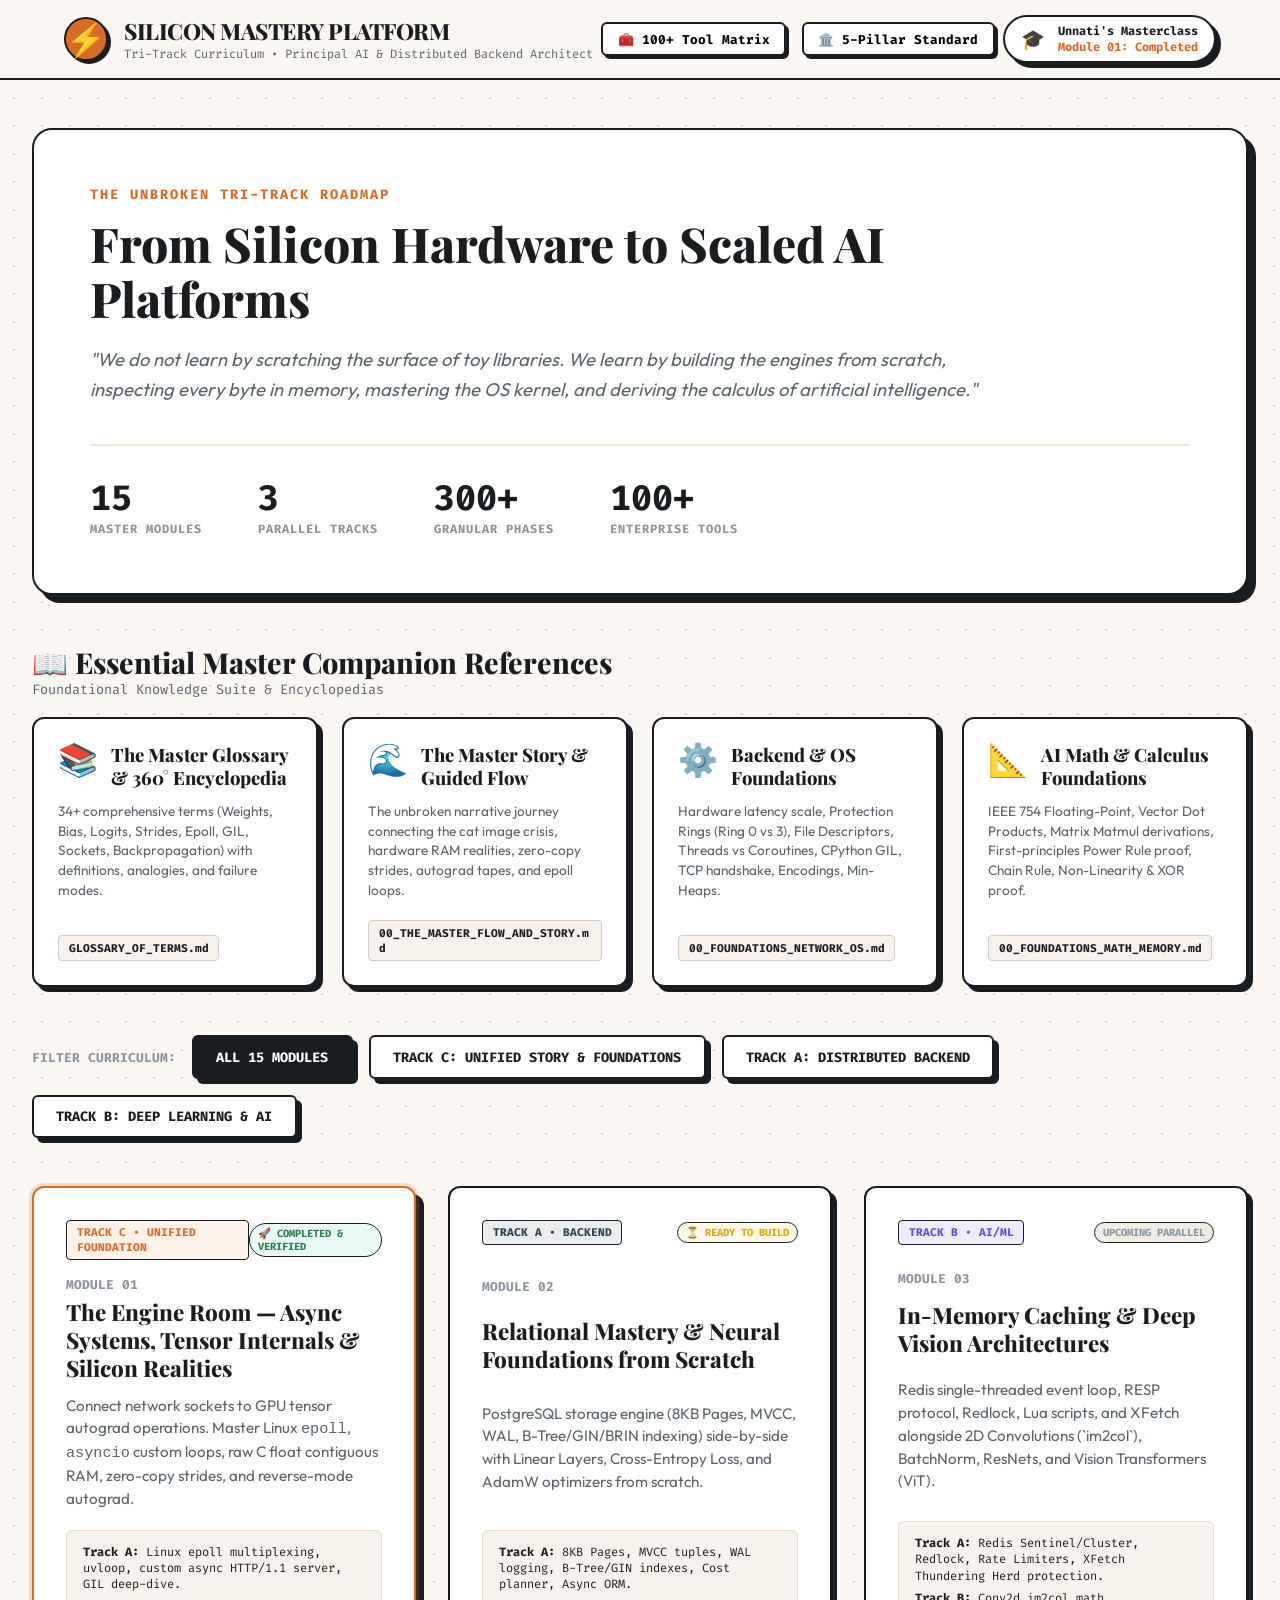
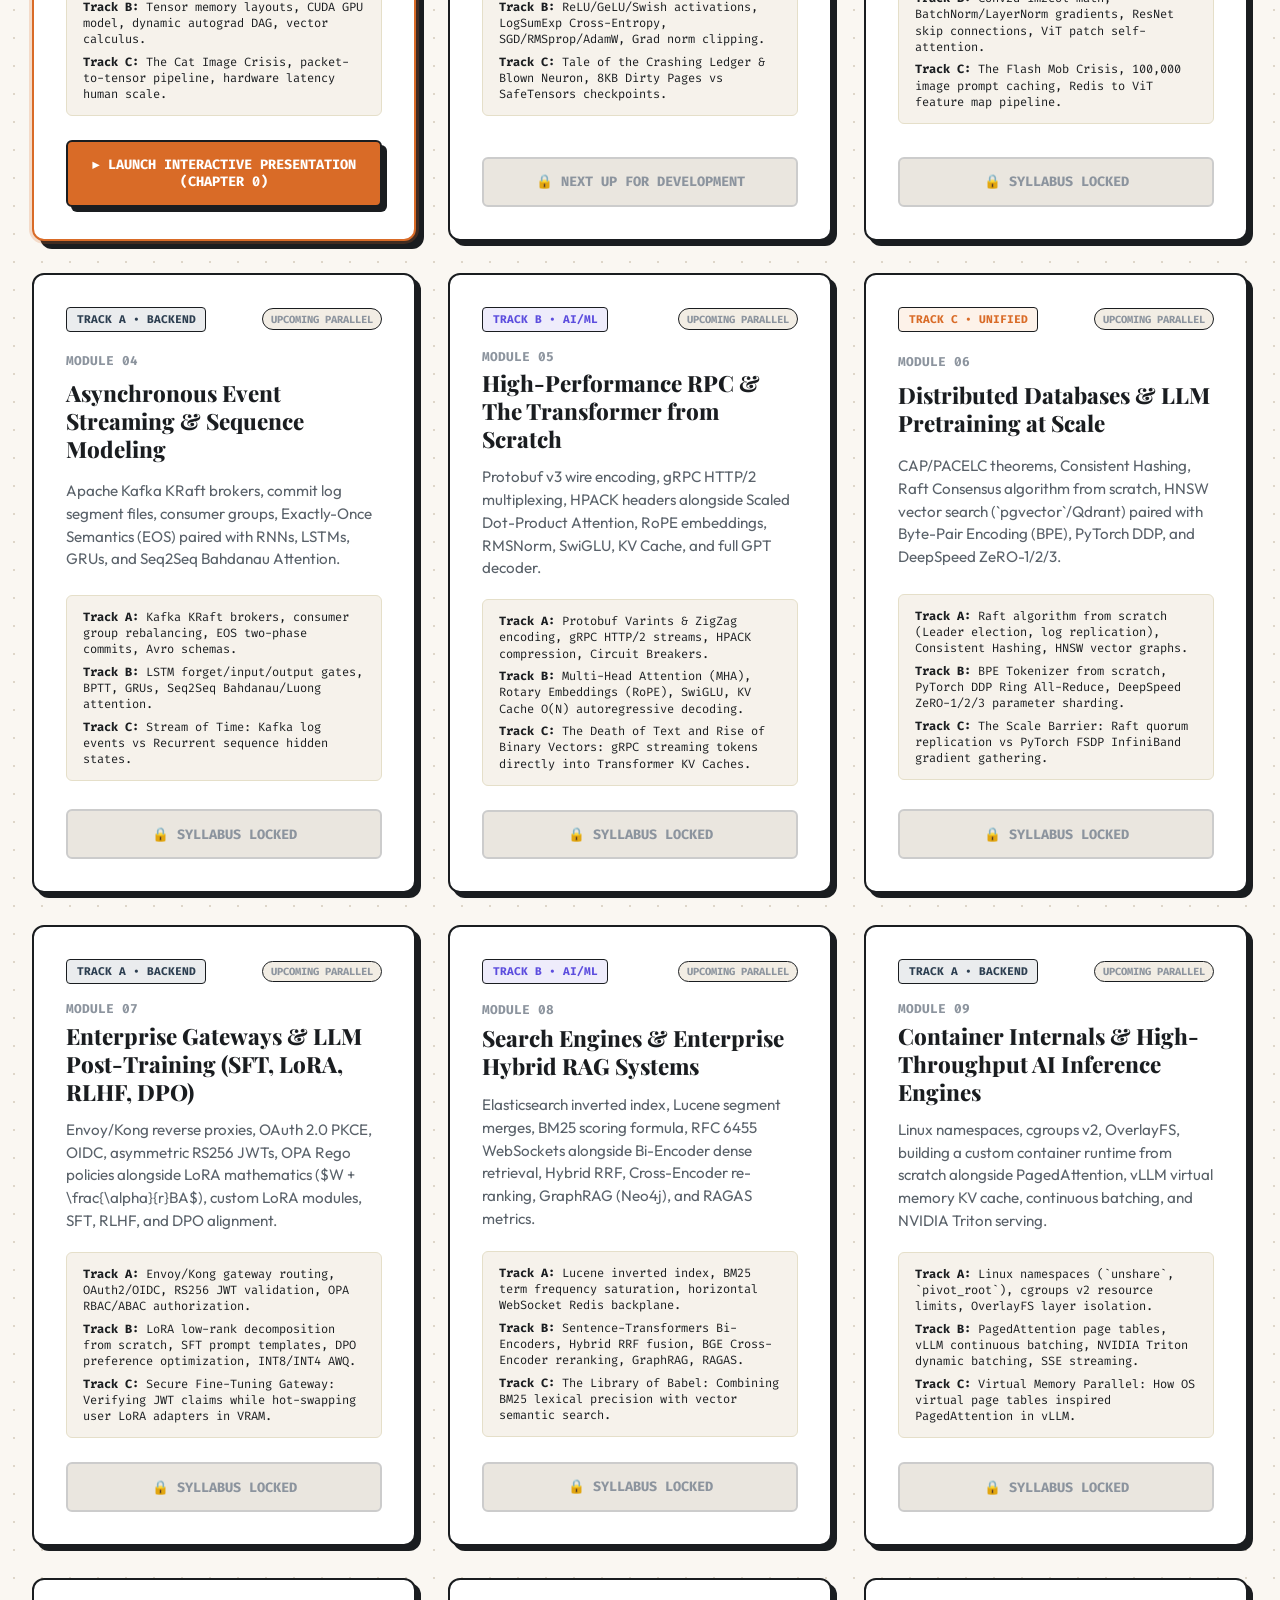
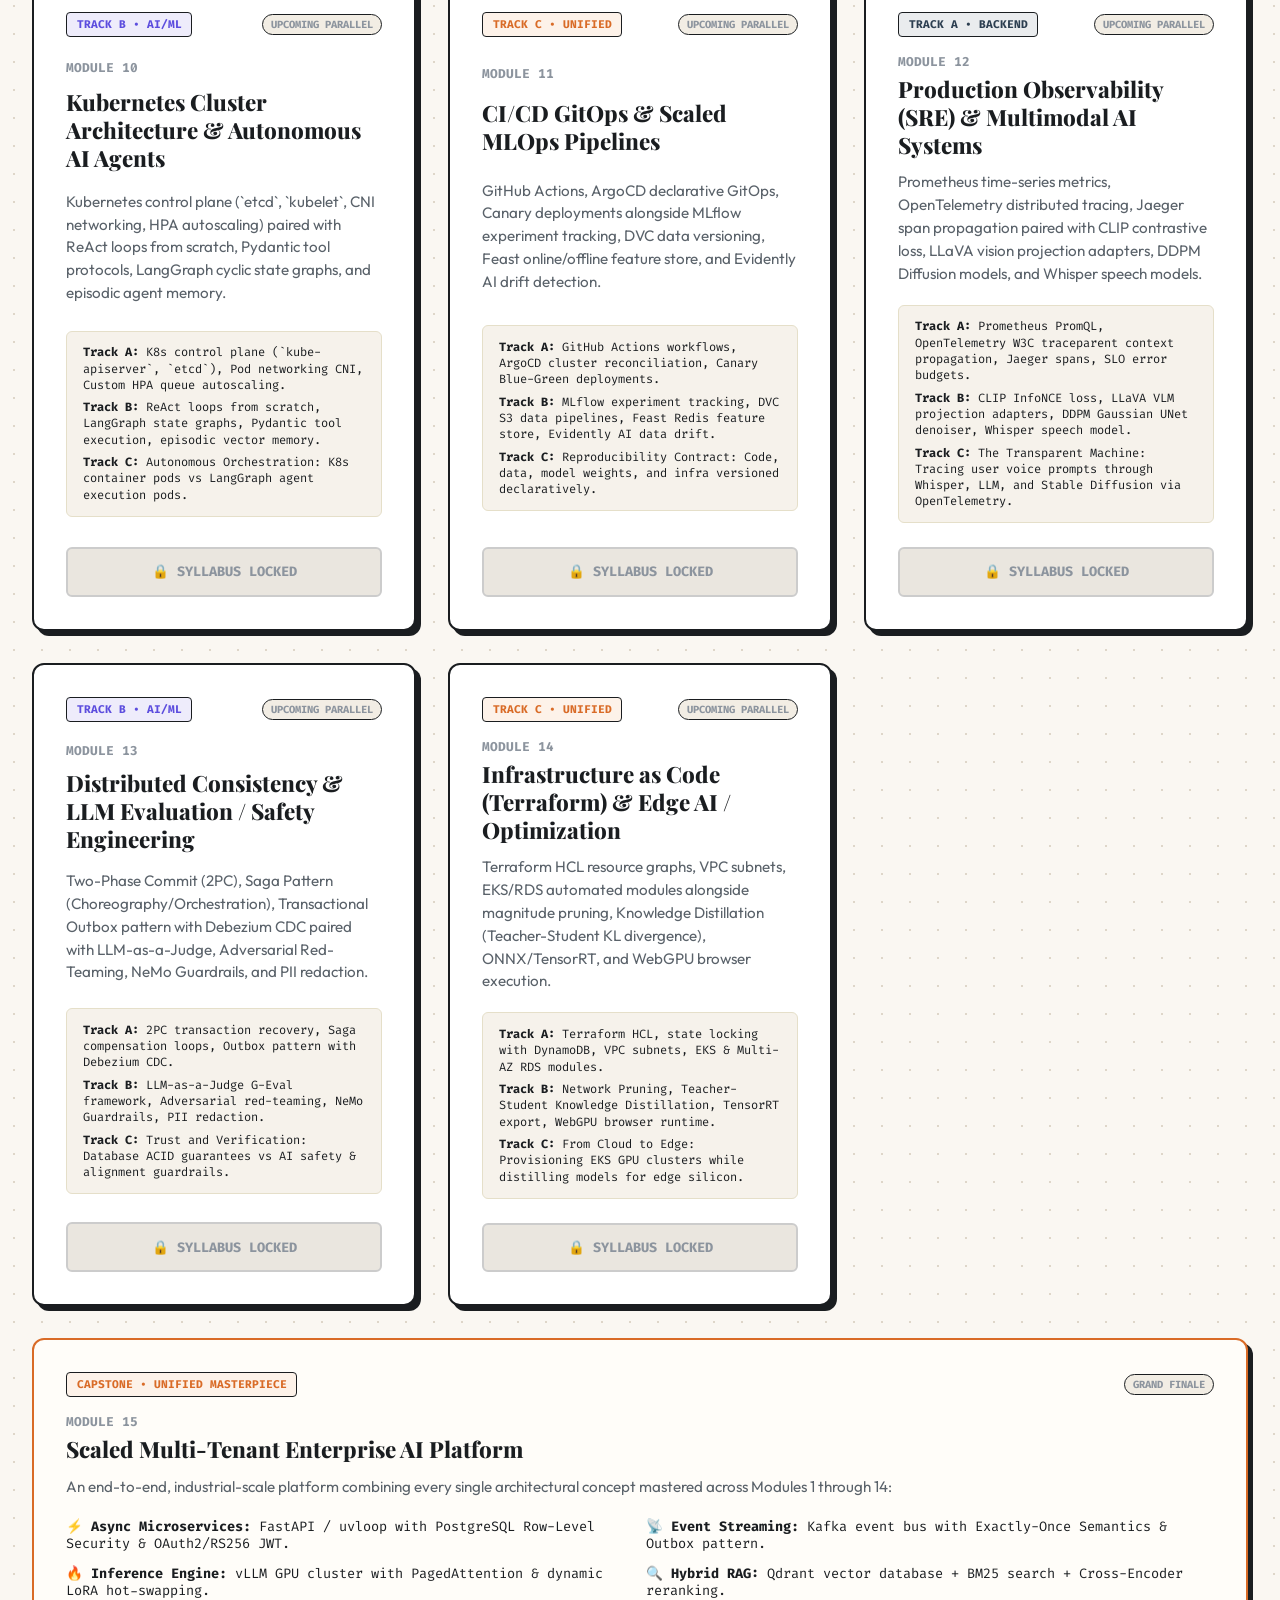
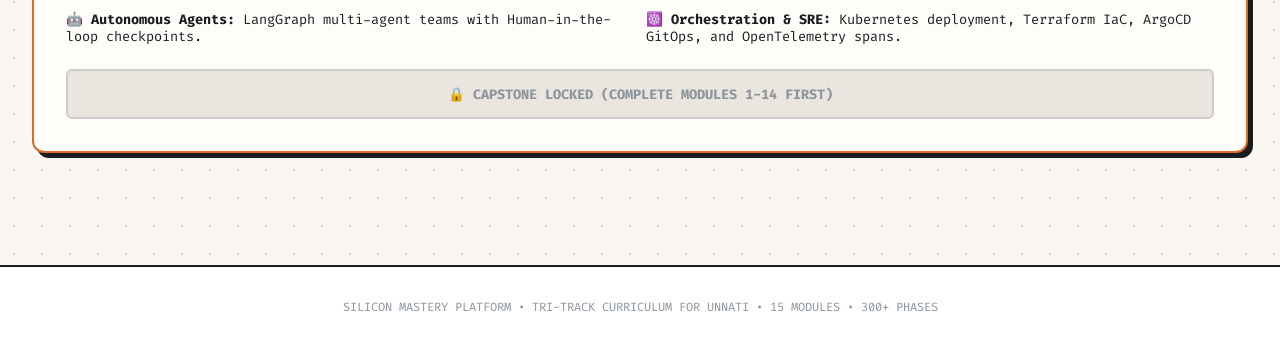
==== commit 5de51884: "Fix text overlapping and overflow in Master Reference cards layout" ====
--- a/index.html
+++ b/index.html
@@ -80,37 +80,45 @@
 
             <div class="ref-grid">
                 <div class="ref-card">
-                    <div class="ref-icon">📚</div>
-                    <div class="ref-content">
-                        <h4>The Master Glossary & 360° Encyclopedia</h4>
-                        <p>34+ comprehensive terms (Weights, Bias, Logits, Strides, Epoll, GIL, Sockets, Backpropagation, etc.) with definitions, analogies, formulas, and failure modes.</p>
+                    <div class="ref-card-header">
+                        <span class="ref-icon">📚</span>
+                        <h4 class="ref-title">The Master Glossary & 360° Encyclopedia</h4>
+                    </div>
+                    <p class="ref-desc">34+ comprehensive terms (Weights, Bias, Logits, Strides, Epoll, GIL, Sockets, Backpropagation) with definitions, analogies, and failure modes.</p>
+                    <div class="ref-file-wrap">
                         <span class="ref-file">GLOSSARY_OF_TERMS.md</span>
                     </div>
                 </div>
 
                 <div class="ref-card">
-                    <div class="ref-icon">🌊</div>
-                    <div class="ref-content">
-                        <h4>The Master Story & Guided Flow</h4>
-                        <p>The unbroken narrative journey connecting the cat image crisis, hardware RAM realities, zero-copy strides, autograd tapes, and non-blocking event loops.</p>
+                    <div class="ref-card-header">
+                        <span class="ref-icon">🌊</span>
+                        <h4 class="ref-title">The Master Story & Guided Flow</h4>
+                    </div>
+                    <p class="ref-desc">The unbroken narrative journey connecting the cat image crisis, hardware RAM realities, zero-copy strides, autograd tapes, and epoll loops.</p>
+                    <div class="ref-file-wrap">
                         <span class="ref-file">00_THE_MASTER_FLOW_AND_STORY.md</span>
                     </div>
                 </div>
 
                 <div class="ref-card">
-                    <div class="ref-icon">⚙️</div>
-                    <div class="ref-content">
-                        <h4>Backend & OS Foundations</h4>
-                        <p>Hardware latency scale, Protection Rings (Ring 0 vs 3), File Descriptors, Threads vs Coroutines, CPython GIL, TCP 3-way handshake, Encodings, Min-Heaps.</p>
+                    <div class="ref-card-header">
+                        <span class="ref-icon">⚙️</span>
+                        <h4 class="ref-title">Backend & OS Foundations</h4>
+                    </div>
+                    <p class="ref-desc">Hardware latency scale, Protection Rings (Ring 0 vs 3), File Descriptors, Threads vs Coroutines, CPython GIL, TCP handshake, Encodings, Min-Heaps.</p>
+                    <div class="ref-file-wrap">
                         <span class="ref-file">00_FOUNDATIONS_NETWORK_OS.md</span>
                     </div>
                 </div>
 
                 <div class="ref-card">
-                    <div class="ref-icon">📐</div>
-                    <div class="ref-content">
-                        <h4>AI Math & Calculus Foundations</h4>
-                        <p>IEEE 754 Floating-Point, Vector Dot Products, Matrix Matmul derivations, First-principles Power Rule proof, Bicycle Chain Rule, Non-Linearity & XOR proof.</p>
+                    <div class="ref-card-header">
+                        <span class="ref-icon">📐</span>
+                        <h4 class="ref-title">AI Math & Calculus Foundations</h4>
+                    </div>
+                    <p class="ref-desc">IEEE 754 Floating-Point, Vector Dot Products, Matrix Matmul derivations, First-principles Power Rule proof, Chain Rule, Non-Linearity & XOR proof.</p>
+                    <div class="ref-file-wrap">
                         <span class="ref-file">00_FOUNDATIONS_MATH_MEMORY.md</span>
                     </div>
                 </div>
--- a/hub_style.css
+++ b/hub_style.css
@@ -245,7 +245,7 @@
 
 .ref-grid {
     display: grid;
-    grid-template-columns: repeat(auto-fill, minmax(300px, 1fr));
+    grid-template-columns: repeat(auto-fill, minmax(280px, 1fr));
     gap: 1.5rem;
 }
 
@@ -256,38 +256,70 @@
     padding: 1.5rem;
     box-shadow: var(--shadow-tactile);
     display: flex;
-    gap: 1.2rem;
+    flex-direction: column;
+    justify-content: space-between;
     transition: transform 0.2s;
+    min-width: 0;
+    overflow: hidden;
 }
 
 .ref-card:hover {
     transform: translateY(-4px);
 }
 
-.ref-icon { font-size: 2.2rem; }
-
-.ref-content h4 {
+.ref-card-header {
+    display: flex;
+    align-items: flex-start;
+    gap: 0.8rem;
+    margin-bottom: 0.8rem;
+    min-width: 0;
+}
+
+.ref-icon {
+    font-size: 2rem;
+    line-height: 1;
+    flex-shrink: 0;
+}
+
+.ref-title {
     font-family: var(--font-heading);
-    font-size: 1.1rem;
-    font-weight: 800;
-    margin-bottom: 0.4rem;
-}
-
-.ref-content p {
+    font-size: 1.15rem;
+    font-weight: 800;
+    line-height: 1.25;
+    color: var(--c-text-primary);
+    min-width: 0;
+    overflow-wrap: break-word;
+    word-break: break-word;
+}
+
+.ref-desc {
     font-size: 0.85rem;
     color: var(--c-text-secondary);
-    line-height: 1.4;
-    margin-bottom: 0.8rem;
+    line-height: 1.45;
+    margin-bottom: 1.2rem;
+    overflow-wrap: break-word;
+    word-break: break-word;
+}
+
+.ref-file-wrap {
+    margin-top: auto;
+    width: 100%;
+    overflow: hidden;
 }
 
 .ref-file {
+    display: inline-block;
+    max-width: 100%;
     font-family: var(--font-mono);
     font-size: 0.7rem;
     font-weight: 700;
     background: var(--bg-card-subtle);
-    padding: 0.2rem 0.5rem;
+    color: var(--c-text-primary);
+    padding: 0.3rem 0.6rem;
     border-radius: 4px;
     border: 1px solid #CCC;
+    overflow-wrap: break-word;
+    word-break: break-all;
 }
 
 /* TRACK TABS BAR */
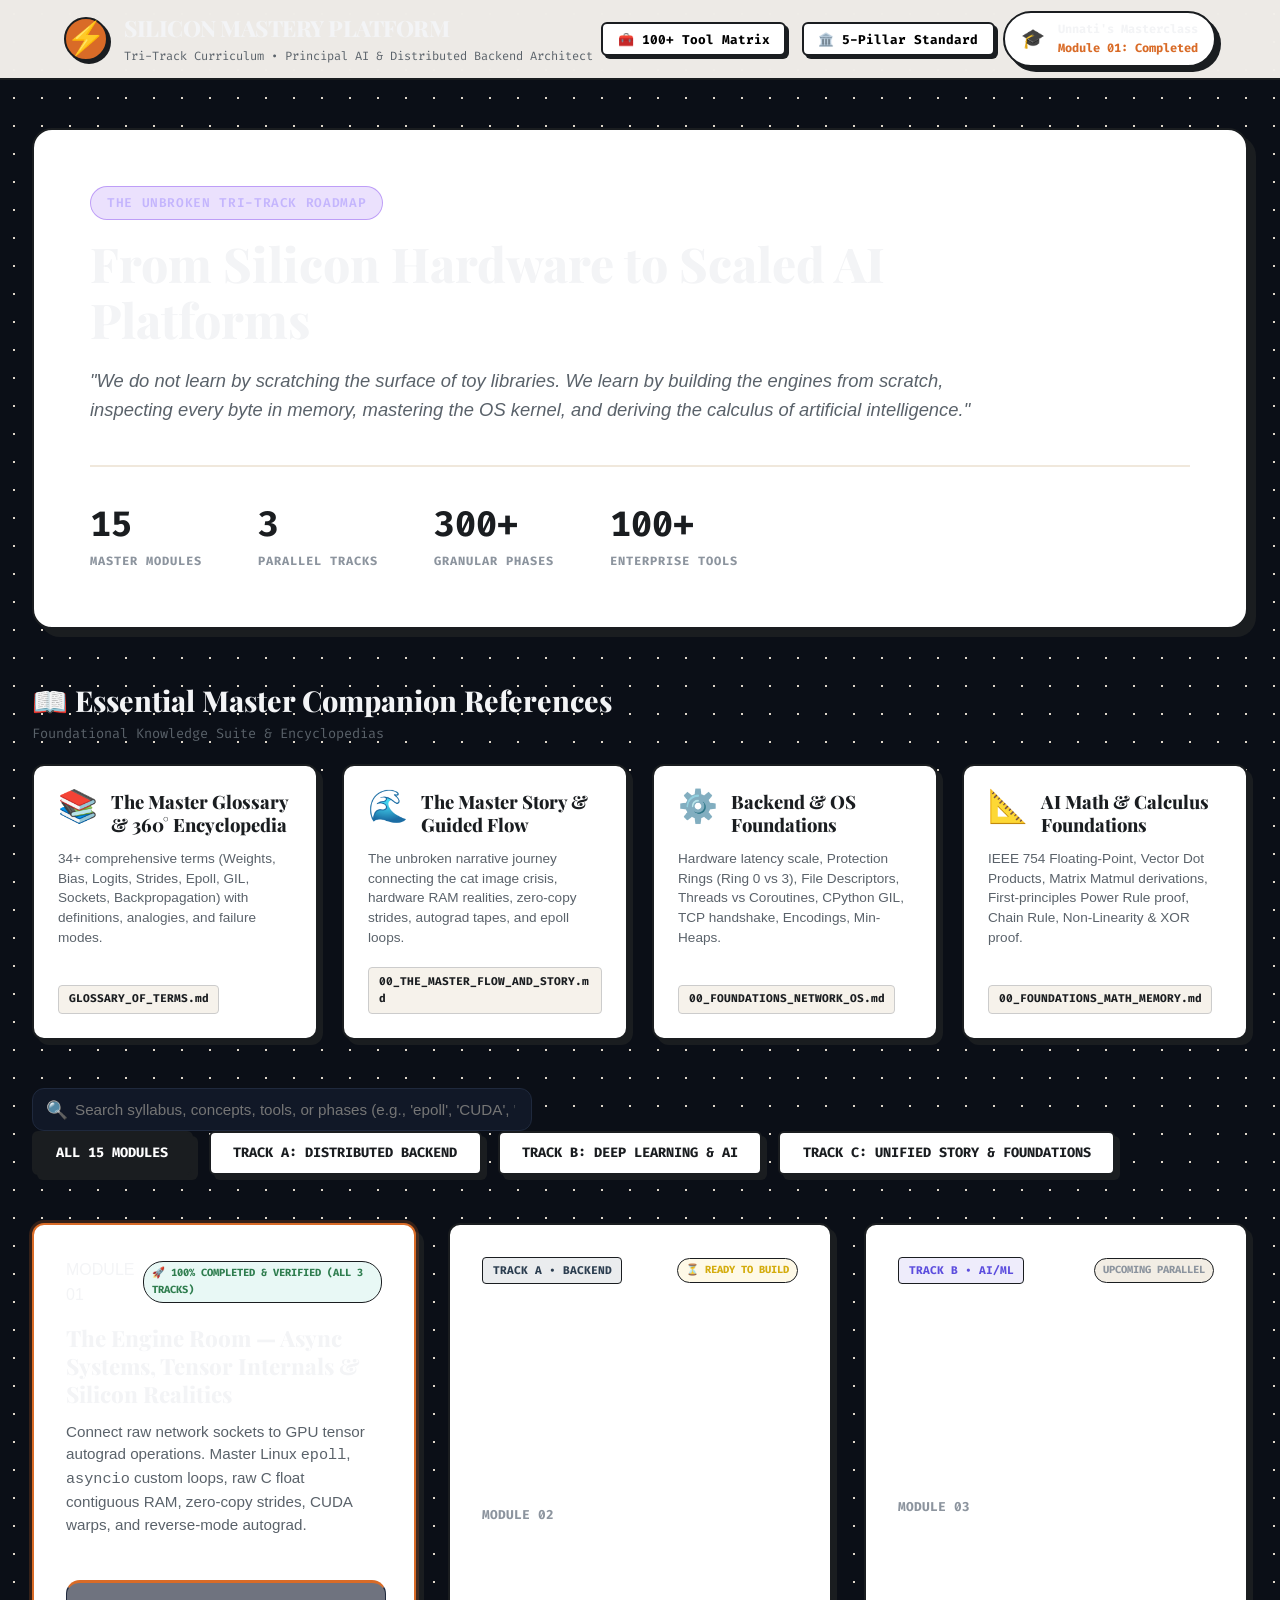
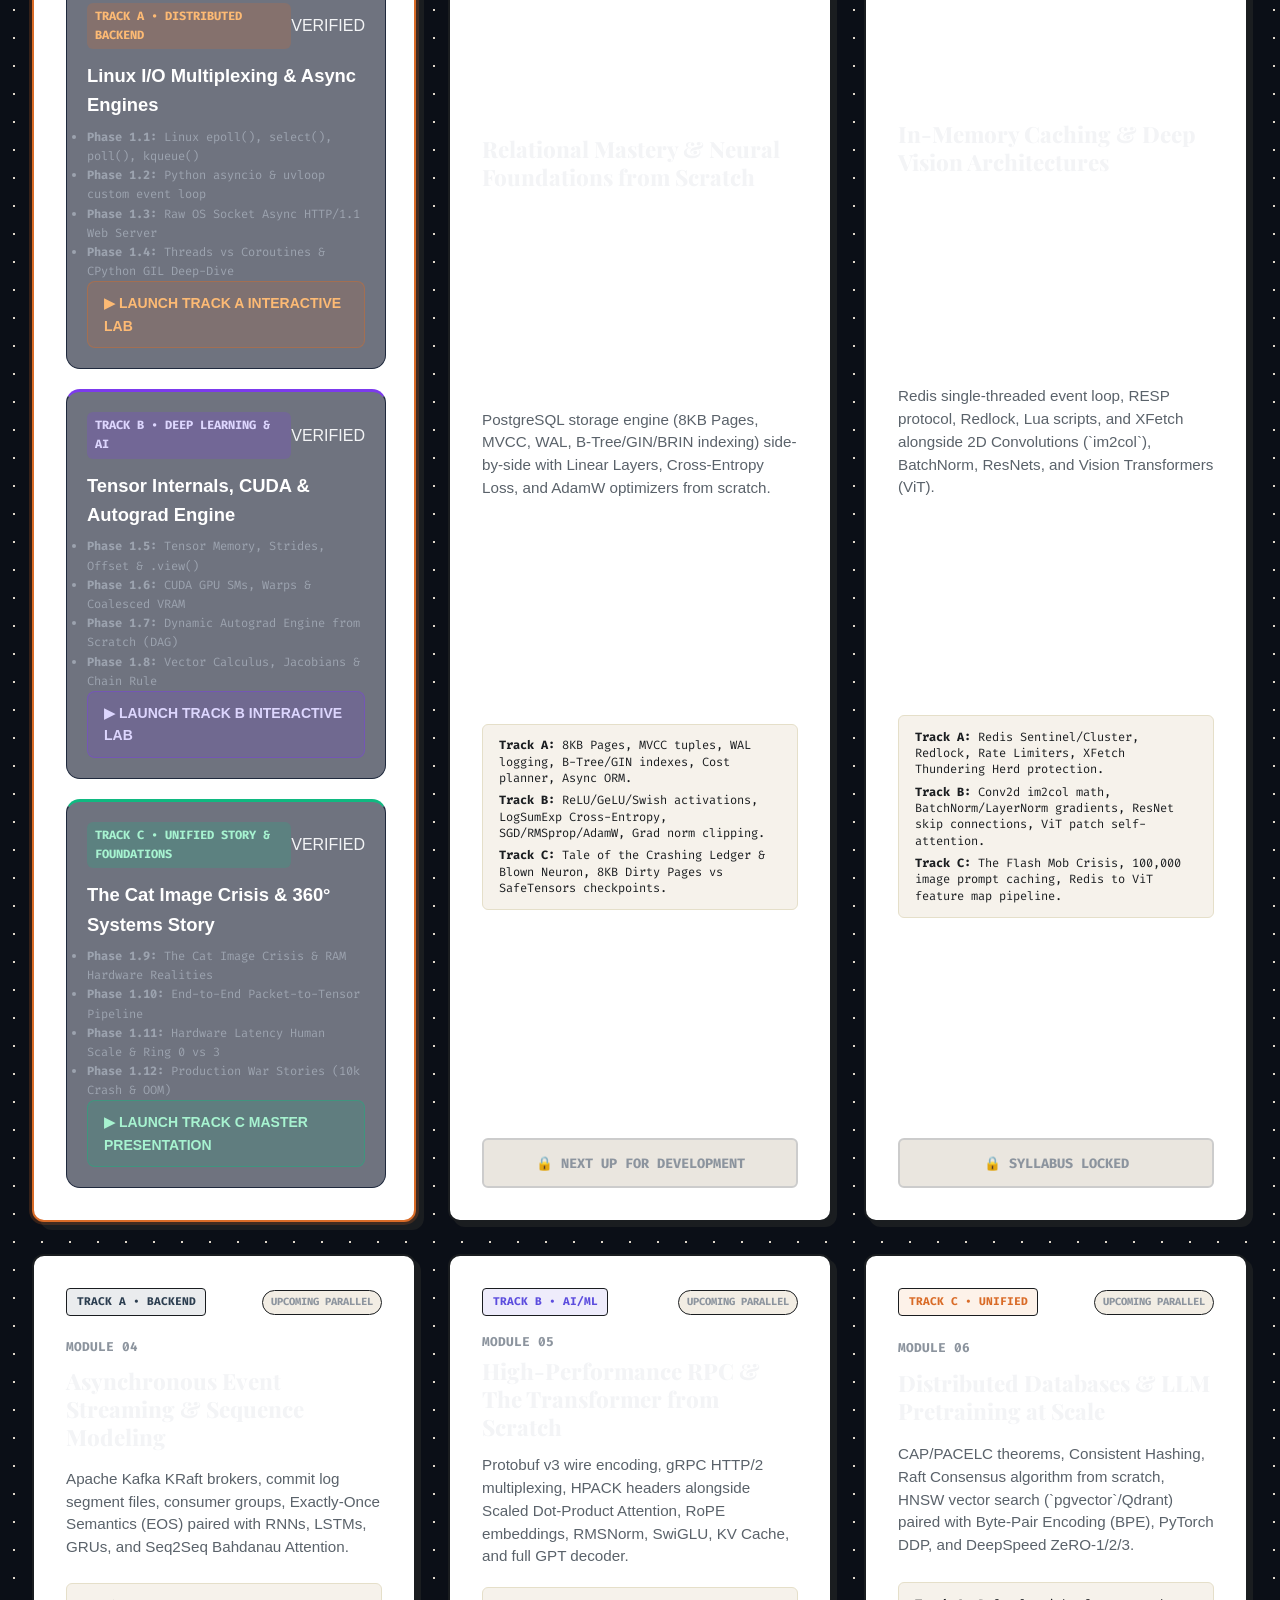
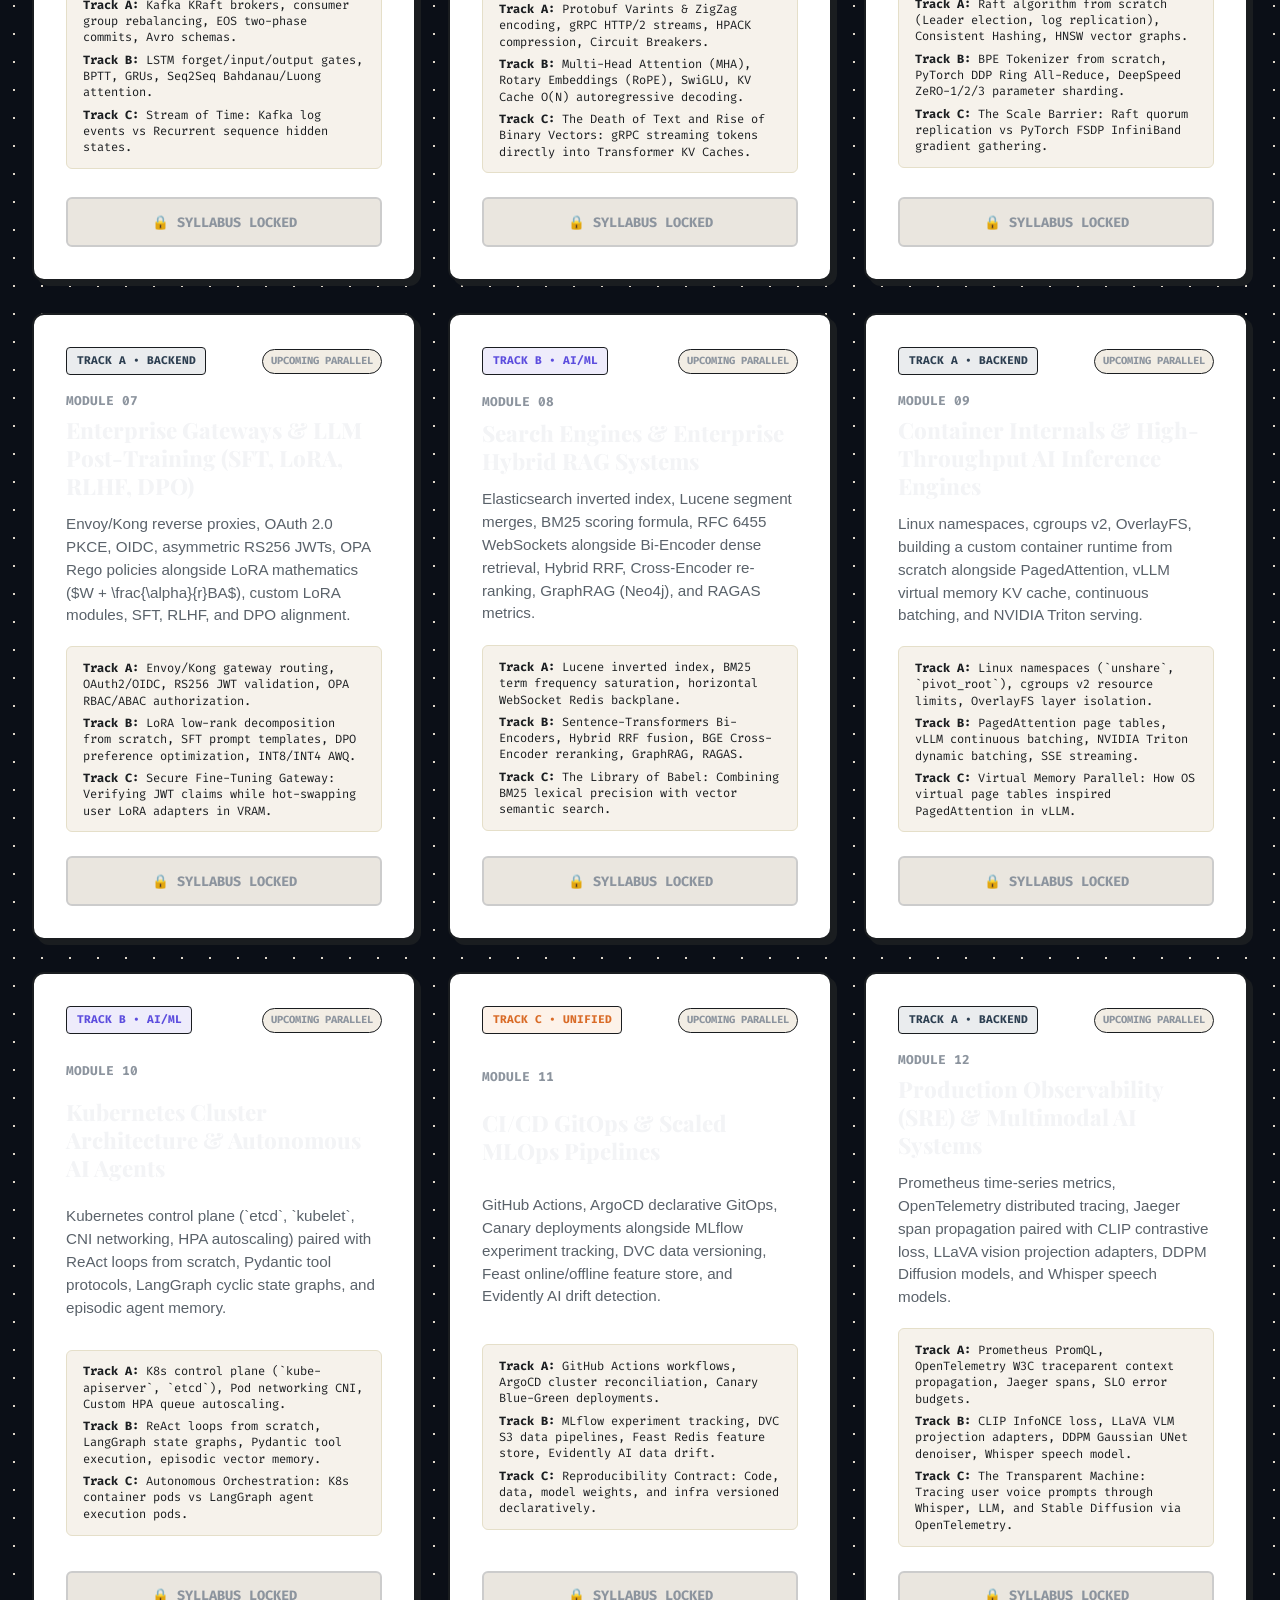
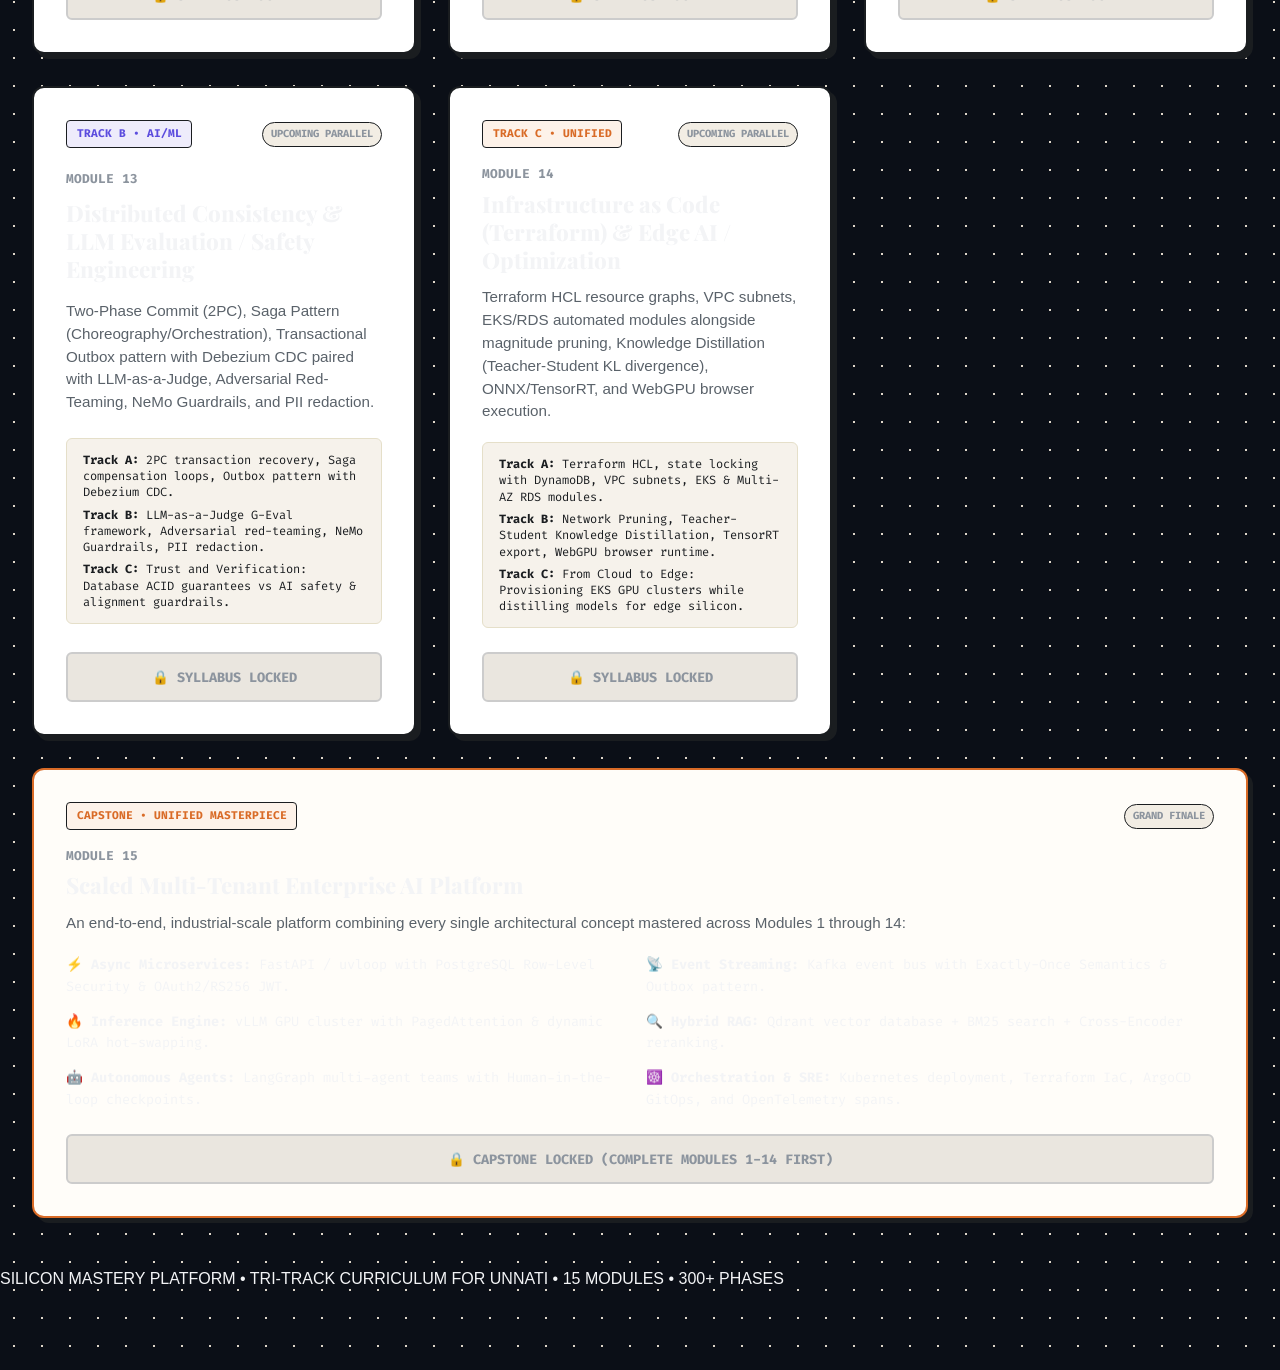
==== commit 70a43947: "feat(module1): implement Track B interactive presentation lab and redesign Platform Hub with spaciou" ====
--- a/index.html
+++ b/index.html
@@ -125,41 +125,93 @@
             </div>
         </section>
 
-        <!-- TRACK FILTER TABS -->
-        <section class="track-tabs-bar">
-            <div class="tabs-label">FILTER CURRICULUM:</div>
-            <button class="track-tab active" data-filter="all">ALL 15 MODULES</button>
-            <button class="track-tab track-c-tab" data-filter="track-c">TRACK C: UNIFIED STORY & FOUNDATIONS</button>
-            <button class="track-tab track-a-tab" data-filter="track-a">TRACK A: DISTRIBUTED BACKEND</button>
-            <button class="track-tab track-b-tab" data-filter="track-b">TRACK B: DEEP LEARNING & AI</button>
+        <!-- SEARCH & TRACK FILTER TABS -->
+        <section class="filter-and-search-section">
+            <div class="search-wrap">
+                <span class="search-icon">🔍</span>
+                <input type="text" id="hub-search-input" placeholder="Search syllabus, concepts, tools, or phases (e.g., 'epoll', 'CUDA', 'autograd', 'strides', 'GIL')...">
+            </div>
+
+            <div class="track-tabs-bar">
+                <button class="track-tab active" data-filter="all">ALL 15 MODULES</button>
+                <button class="track-tab track-a-tab" data-filter="track-a">TRACK A: DISTRIBUTED BACKEND</button>
+                <button class="track-tab track-b-tab" data-filter="track-b">TRACK B: DEEP LEARNING & AI</button>
+                <button class="track-tab track-c-tab" data-filter="track-c">TRACK C: UNIFIED STORY & FOUNDATIONS</button>
+            </div>
         </section>
 
         <!-- 15 MODULES CATALOG GRID -->
-        <section class="chapters-grid">
-
-            <!-- MODULE 01 (ACTIVE / CHAPTER 0) -->
-            <article class="chapter-card active-chapter" data-track="track-c">
-                <div class="card-header">
-                    <div class="track-badge track-c">TRACK C • UNIFIED FOUNDATION</div>
-                    <div class="status-pill active">🚀 COMPLETED & VERIFIED</div>
-                </div>
-
-                <div class="chapter-num">MODULE 01</div>
+        <section class="chapters-grid" id="modules-catalog">
+
+            <!-- MODULE 01 (ACTIVE / ALL TRACKS AVAILABLE) -->
+            <article class="chapter-card active-chapter" data-tracks="track-a track-b track-c">
+                <div class="card-header">
+                    <div class="module-number-badge">MODULE 01</div>
+                    <div class="status-pill active">🚀 100% COMPLETED & VERIFIED (ALL 3 TRACKS)</div>
+                </div>
+
                 <h3 class="chapter-title">The Engine Room — Async Systems, Tensor Internals & Silicon Realities</h3>
                 <p class="chapter-summary">
-                    Connect network sockets to GPU tensor autograd operations. Master Linux <code>epoll</code>, <code>asyncio</code> custom loops, raw C float contiguous RAM, zero-copy strides, and reverse-mode autograd.
-                </p>
-
-                <div class="track-breakdown">
-                    <div class="tb-item"><strong>Track A:</strong> Linux epoll multiplexing, uvloop, custom async HTTP/1.1 server, GIL deep-dive.</div>
-                    <div class="tb-item"><strong>Track B:</strong> Tensor memory layouts, CUDA GPU model, dynamic autograd DAG, vector calculus.</div>
-                    <div class="tb-item"><strong>Track C:</strong> The Cat Image Crisis, packet-to-tensor pipeline, hardware latency human scale.</div>
-                </div>
-
-                <div class="card-footer">
-                    <a href="websites/silicon_mastery/index.html" class="launch-btn primary">
-                        ▶ LAUNCH INTERACTIVE PRESENTATION (CHAPTER 0)
-                    </a>
+                    Connect raw network sockets to GPU tensor autograd operations. Master Linux <code>epoll</code>, <code>asyncio</code> custom loops, raw C float contiguous RAM, zero-copy strides, CUDA warps, and reverse-mode autograd.
+                </p>
+
+                <!-- TRI-TRACK LAUNCH GRID -->
+                <div class="tri-track-grid">
+
+                    <!-- TRACK A CARD -->
+                    <div class="track-launch-card track-a-card">
+                        <div class="tl-header">
+                            <span class="tl-badge track-a">TRACK A • DISTRIBUTED BACKEND</span>
+                            <span class="tl-status">VERIFIED</span>
+                        </div>
+                        <h4 class="tl-title">Linux I/O Multiplexing & Async Engines</h4>
+                        <ul class="tl-phases">
+                            <li><strong>Phase 1.1:</strong> Linux epoll(), select(), poll(), kqueue()</li>
+                            <li><strong>Phase 1.2:</strong> Python asyncio & uvloop custom event loop</li>
+                            <li><strong>Phase 1.3:</strong> Raw OS Socket Async HTTP/1.1 Web Server</li>
+                            <li><strong>Phase 1.4:</strong> Threads vs Coroutines & CPython GIL Deep-Dive</li>
+                        </ul>
+                        <a href="websites/silicon_mastery/index.html#scene-15" class="track-launch-btn btn-track-a">
+                            ▶ LAUNCH TRACK A INTERACTIVE LAB
+                        </a>
+                    </div>
+
+                    <!-- TRACK B CARD -->
+                    <div class="track-launch-card track-b-card">
+                        <div class="tl-header">
+                            <span class="tl-badge track-b">TRACK B • DEEP LEARNING & AI</span>
+                            <span class="tl-status">VERIFIED</span>
+                        </div>
+                        <h4 class="tl-title">Tensor Internals, CUDA & Autograd Engine</h4>
+                        <ul class="tl-phases">
+                            <li><strong>Phase 1.5:</strong> Tensor Memory, Strides, Offset & .view()</li>
+                            <li><strong>Phase 1.6:</strong> CUDA GPU SMs, Warps & Coalesced VRAM</li>
+                            <li><strong>Phase 1.7:</strong> Dynamic Autograd Engine from Scratch (DAG)</li>
+                            <li><strong>Phase 1.8:</strong> Vector Calculus, Jacobians & Chain Rule</li>
+                        </ul>
+                        <a href="websites/silicon_mastery/index_track_b.html" class="track-launch-btn btn-track-b">
+                            ▶ LAUNCH TRACK B INTERACTIVE LAB
+                        </a>
+                    </div>
+
+                    <!-- TRACK C CARD -->
+                    <div class="track-launch-card track-c-card">
+                        <div class="tl-header">
+                            <span class="tl-badge track-c">TRACK C • UNIFIED STORY & FOUNDATIONS</span>
+                            <span class="tl-status">VERIFIED</span>
+                        </div>
+                        <h4 class="tl-title">The Cat Image Crisis & 360° Systems Story</h4>
+                        <ul class="tl-phases">
+                            <li><strong>Phase 1.9:</strong> The Cat Image Crisis & RAM Hardware Realities</li>
+                            <li><strong>Phase 1.10:</strong> End-to-End Packet-to-Tensor Pipeline</li>
+                            <li><strong>Phase 1.11:</strong> Hardware Latency Human Scale & Ring 0 vs 3</li>
+                            <li><strong>Phase 1.12:</strong> Production War Stories (10k Crash & OOM)</li>
+                        </ul>
+                        <a href="websites/silicon_mastery/index.html" class="track-launch-btn btn-track-c">
+                            ▶ LAUNCH TRACK C MASTER PRESENTATION
+                        </a>
+                    </div>
+
                 </div>
             </article>
 
--- a/hub_style.css
+++ b/hub_style.css
@@ -623,19 +623,408 @@
 
 .pillar-box h3 {
     font-family: var(--font-heading);
-    color: var(--c-track-c);
-    margin-bottom: 0.5rem;
-}
-
-/* FOOTER */
-#hub-footer {
-    width: 100%;
-    border-top: var(--border-thick);
-    background: white;
-    padding: 2rem;
-    text-align: center;
-    font-family: var(--font-mono);
-    font-size: 0.75rem;
-    color: var(--c-text-muted);
-    margin-top: 4rem;
-}
+}
+
+/* Silicon Mastery Hub Styles - Tactile Archival Modern Dark Theme */
+
+:root {
+  --bg-dark: #0B0F17;
+  --panel-bg: #111827;
+  --panel-border: #1F293D;
+  --text-main: #F3F4F6;
+  --text-muted: #9CA3AF;
+  --accent-purple: #7C3AED;
+  --accent-green: #10B981;
+  --accent-orange: #D96B27;
+  --accent-blue: #3B82F6;
+  --card-shadow: 0 10px 25px -5px rgba(0, 0, 0, 0.5), 0 8px 10px -6px rgba(0, 0, 0, 0.5);
+  --font-sans: 'Inter', -apple-system, BlinkMacSystemFont, "Segoe UI", Roboto, sans-serif;
+  --font-mono: 'JetBrains Mono', 'Fira Code', monospace;
+}
+
+* {
+  box-sizing: border-box;
+  margin: 0;
+  padding: 0;
+}
+
+body {
+  background-color: var(--bg-dark);
+  color: var(--text-main);
+  font-family: var(--font-sans);
+  line-height: 1.6;
+  padding-bottom: 80px;
+}
+
+.hub-header {
+  border-bottom: 1px solid var(--panel-border);
+  background: rgba(17, 24, 39, 0.8);
+  backdrop-filter: blur(12px);
+  position: sticky;
+  top: 0;
+  z-index: 100;
+  padding: 16px 32px;
+}
+
+.header-container {
+  max-width: 1400px;
+  margin: 0 auto;
+  display: flex;
+  justify-content: space-between;
+  align-items: center;
+}
+
+.logo-badge {
+  display: flex;
+  align-items: center;
+  gap: 12px;
+}
+
+.logo-icon {
+  width: 38px;
+  height: 38px;
+  background: linear-gradient(135deg, var(--accent-purple), var(--accent-blue));
+  border-radius: 10px;
+  display: flex;
+  align-items: center;
+  justify-content: center;
+  font-weight: 800;
+  color: #fff;
+  font-size: 20px;
+  box-shadow: 0 0 15px rgba(124, 58, 237, 0.4);
+}
+
+.logo-title h1 {
+  font-size: 1.25rem;
+  font-weight: 700;
+  letter-spacing: -0.02em;
+}
+
+.logo-title p {
+  font-size: 0.75rem;
+  color: var(--text-muted);
+}
+
+.hub-hero {
+  max-width: 1400px;
+  margin: 40px auto 32px auto;
+  padding: 0 32px;
+  text-align: center;
+}
+
+.hero-tag {
+  display: inline-block;
+  padding: 6px 16px;
+  background: rgba(124, 58, 237, 0.15);
+  border: 1px solid rgba(124, 58, 237, 0.4);
+  color: #C4B5FD;
+  border-radius: 9999px;
+  font-size: 0.8rem;
+  font-weight: 600;
+  letter-spacing: 0.05em;
+  margin-bottom: 16px;
+  text-transform: uppercase;
+}
+
+.hub-hero h2 {
+  font-size: 2.75rem;
+  font-weight: 800;
+  letter-spacing: -0.03em;
+  line-height: 1.2;
+  margin-bottom: 16px;
+  background: linear-gradient(180deg, #FFFFFF 0%, #94A3B8 100%);
+  -webkit-background-clip: text;
+  -webkit-text-fill-color: transparent;
+}
+
+.hub-hero p {
+  font-size: 1.1rem;
+  color: var(--text-muted);
+  max-width: 800px;
+  margin: 0 auto 32px auto;
+}
+
+/* Search and Filter Controls */
+.hub-controls {
+  max-width: 1400px;
+  margin: 0 auto 40px auto;
+  padding: 0 32px;
+  display: flex;
+  flex-wrap: wrap;
+  gap: 16px;
+  justify-content: space-between;
+  align-items: center;
+}
+
+.search-wrap {
+  position: relative;
+  flex: 1;
+  min-width: 300px;
+  max-width: 500px;
+}
+
+.search-wrap input {
+  width: 100%;
+  padding: 12px 16px 12px 42px;
+  background: var(--panel-bg);
+  border: 1px solid var(--panel-border);
+  border-radius: 12px;
+  color: #fff;
+  font-size: 0.95rem;
+  outline: none;
+  transition: all 0.2s ease;
+}
+
+.search-wrap input:focus {
+  border-color: var(--accent-purple);
+  box-shadow: 0 0 0 3px rgba(124, 58, 237, 0.2);
+}
+
+.search-icon {
+  position: absolute;
+  left: 14px;
+  top: 50%;
+  transform: translateY(-50%);
+  color: var(--text-muted);
+  font-size: 1.1rem;
+}
+
+.track-tabs {
+  display: flex;
+  gap: 8px;
+  background: var(--panel-bg);
+  padding: 6px;
+  border-radius: 12px;
+  border: 1px solid var(--panel-border);
+}
+
+.tab-btn {
+  padding: 8px 16px;
+  border: none;
+  background: transparent;
+  color: var(--text-muted);
+  font-size: 0.85rem;
+  font-weight: 600;
+  border-radius: 8px;
+  cursor: pointer;
+  transition: all 0.2s ease;
+}
+
+.tab-btn.active, .tab-btn:hover {
+  background: var(--accent-purple);
+  color: #fff;
+}
+
+/* Modules Section */
+.modules-container {
+  max-width: 1400px;
+  margin: 0 auto;
+  padding: 0 32px;
+  display: flex;
+  flex-direction: column;
+  gap: 48px;
+}
+
+.module-card {
+  background: var(--panel-bg);
+  border: 1px solid var(--panel-border);
+  border-radius: 20px;
+  padding: 32px;
+  box-shadow: var(--card-shadow);
+  transition: transform 0.2s ease, border-color 0.2s ease;
+}
+
+.module-card:hover {
+  border-color: rgba(124, 58, 237, 0.4);
+}
+
+.module-header {
+  margin-bottom: 24px;
+}
+
+.module-meta {
+  display: flex;
+  align-items: center;
+  gap: 12px;
+  margin-bottom: 8px;
+}
+
+.mod-num {
+  font-family: var(--font-mono);
+  font-size: 0.85rem;
+  font-weight: 700;
+  color: var(--accent-purple);
+  letter-spacing: 0.1em;
+}
+
+.mod-status {
+  padding: 2px 10px;
+  background: rgba(16, 185, 129, 0.15);
+  border: 1px solid rgba(16, 185, 129, 0.3);
+  color: #6EE7B7;
+  border-radius: 9999px;
+  font-size: 0.75rem;
+  font-weight: 600;
+}
+
+.module-header h3 {
+  font-size: 1.75rem;
+  font-weight: 700;
+  color: #fff;
+  margin-bottom: 8px;
+}
+
+.module-desc {
+  color: var(--text-muted);
+  font-size: 1rem;
+  max-width: 900px;
+}
+
+/* Tri-Track Launch Grid */
+.tri-track-grid {
+  display: grid;
+  grid-template-columns: repeat(auto-fit, minmax(320px, 1fr));
+  gap: 20px;
+  margin-top: 24px;
+}
+
+.track-launch-card {
+  background: rgba(15, 23, 42, 0.6);
+  border: 1px solid var(--panel-border);
+  border-radius: 14px;
+  padding: 20px;
+  display: flex;
+  flex-direction: column;
+  justify-content: space-between;
+  transition: all 0.2s ease;
+  position: relative;
+  overflow: hidden;
+}
+
+.track-launch-card:hover {
+  background: rgba(15, 23, 42, 0.9);
+  transform: translateY(-3px);
+  border-color: rgba(255, 255, 255, 0.15);
+}
+
+.track-launch-card.track-a-card {
+  border-top: 3px solid var(--accent-orange);
+}
+
+.track-launch-card.track-b-card {
+  border-top: 3px solid var(--accent-purple);
+}
+
+.track-launch-card.track-c-card {
+  border-top: 3px solid var(--accent-green);
+}
+
+.tl-header {
+  display: flex;
+  justify-content: space-between;
+  align-items: center;
+  margin-bottom: 12px;
+}
+
+.tl-badge {
+  font-family: var(--font-mono);
+  font-size: 0.75rem;
+  font-weight: 700;
+  padding: 4px 8px;
+  border-radius: 6px;
+  text-transform: uppercase;
+}
+
+.track-a-card .tl-badge {
+  background: rgba(217, 107, 39, 0.2);
+  color: #FDBA74;
+}
+
+.track-b-card .tl-badge {
+  background: rgba(124, 58, 237, 0.2);
+  color: #DDD6FE;
+}
+
+.track-c-card .tl-badge {
+  background: rgba(16, 185, 129, 0.2);
+  color: #A7F3D0;
+}
+
+.tl-phases {
+  font-family: var(--font-mono);
+  font-size: 0.75rem;
+  color: var(--text-muted);
+}
+
+.tl-title {
+  font-size: 1.15rem;
+  font-weight: 700;
+  color: #fff;
+  margin-bottom: 8px;
+}
+
+.tl-summary {
+  font-size: 0.875rem;
+  color: var(--text-muted);
+  margin-bottom: 20px;
+  line-height: 1.5;
+}
+
+.track-launch-btn {
+  display: inline-flex;
+  align-items: center;
+  justify-content: center;
+  gap: 8px;
+  padding: 10px 16px;
+  border-radius: 8px;
+  font-weight: 600;
+  font-size: 0.875rem;
+  text-decoration: none;
+  transition: all 0.2s ease;
+  width: 100%;
+}
+
+.track-a-card .track-launch-btn {
+  background: rgba(217, 107, 39, 0.15);
+  color: #FDBA74;
+  border: 1px solid rgba(217, 107, 39, 0.4);
+}
+
+.track-a-card .track-launch-btn:hover {
+  background: var(--accent-orange);
+  color: #fff;
+}
+
+.track-b-card .track-launch-btn {
+  background: rgba(124, 58, 237, 0.15);
+  color: #DDD6FE;
+  border: 1px solid rgba(124, 58, 237, 0.4);
+}
+
+.track-b-card .track-launch-btn:hover {
+  background: var(--accent-purple);
+  color: #fff;
+}
+
+.track-c-card .track-launch-btn {
+  background: rgba(16, 185, 129, 0.15);
+  color: #A7F3D0;
+  border: 1px solid rgba(16, 185, 129, 0.4);
+}
+
+.track-c-card .track-launch-btn:hover {
+  background: var(--accent-green);
+  color: #fff;
+}
+
+@media (max-width: 768px) {
+  .hub-hero h2 {
+    font-size: 2rem;
+  }
+  .modules-container {
+    padding: 0 16px;
+  }
+  .hub-controls {
+    padding: 0 16px;
+  }
+}
